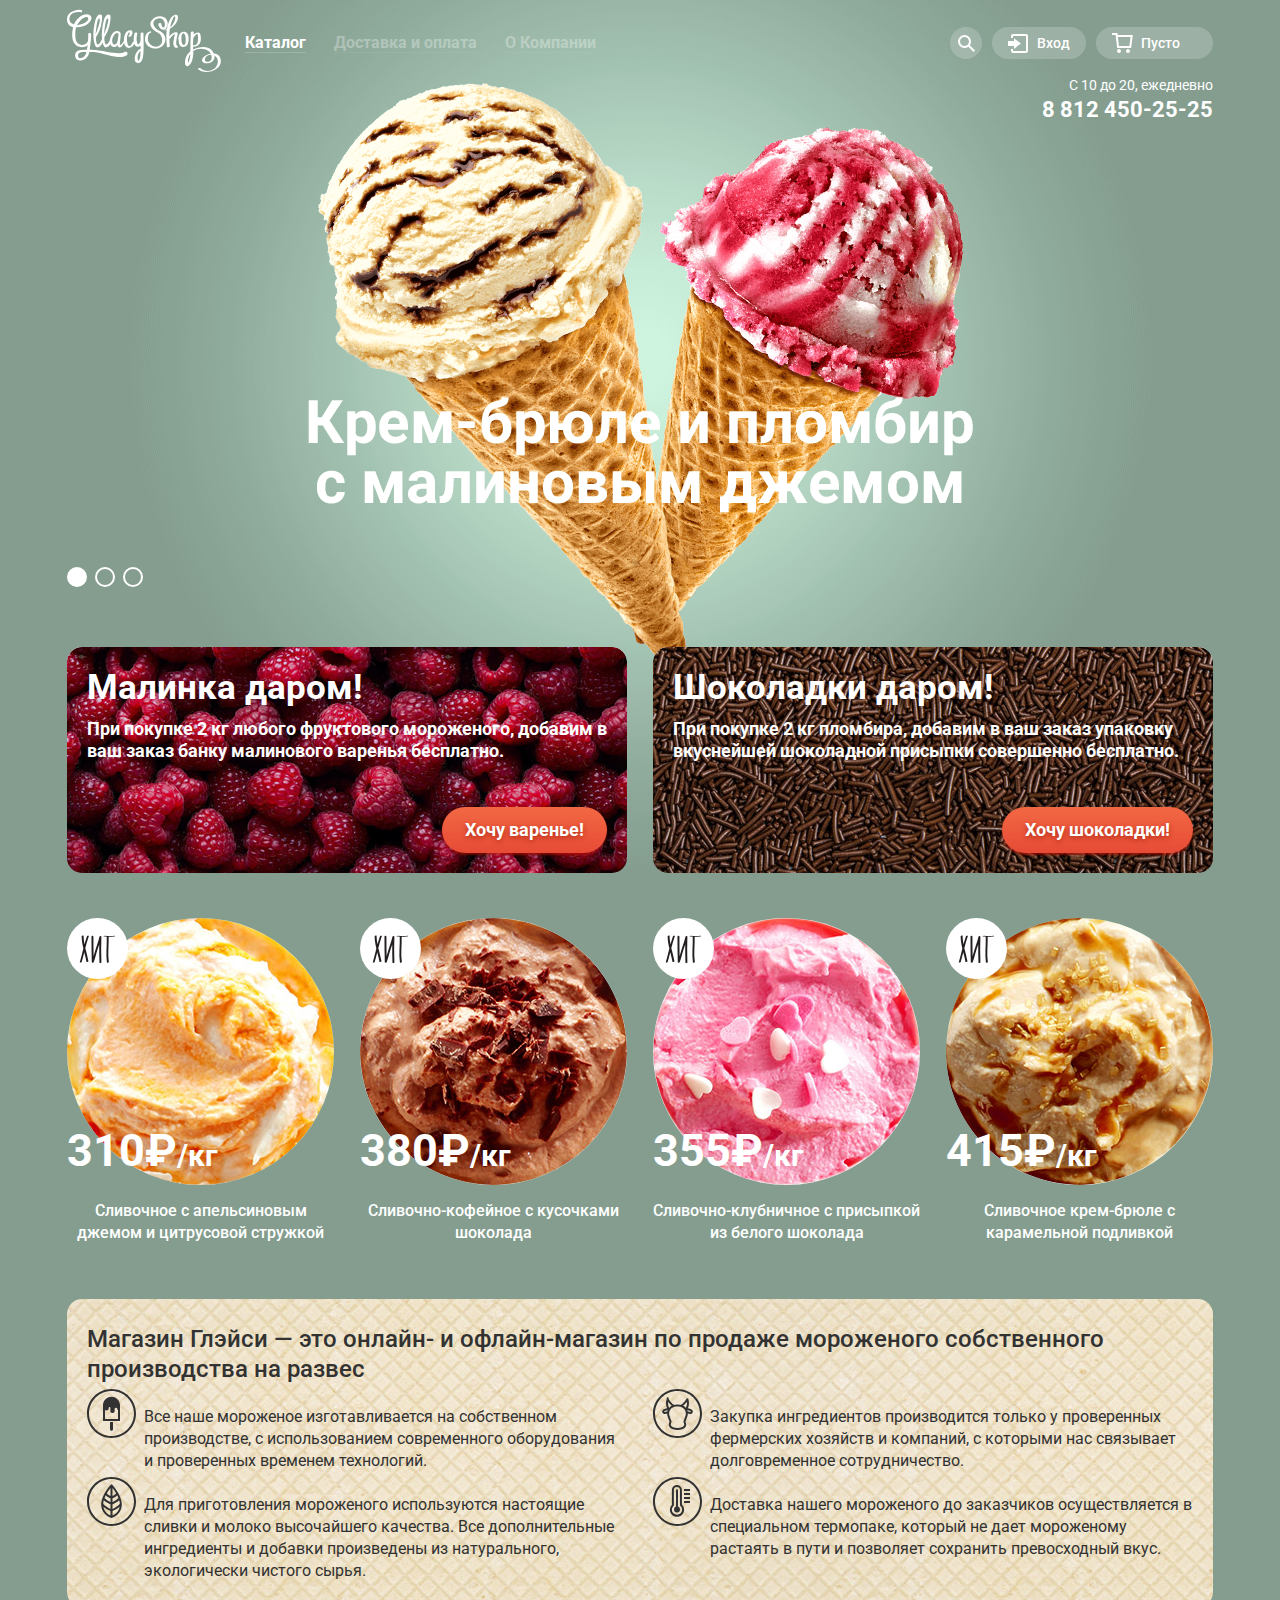
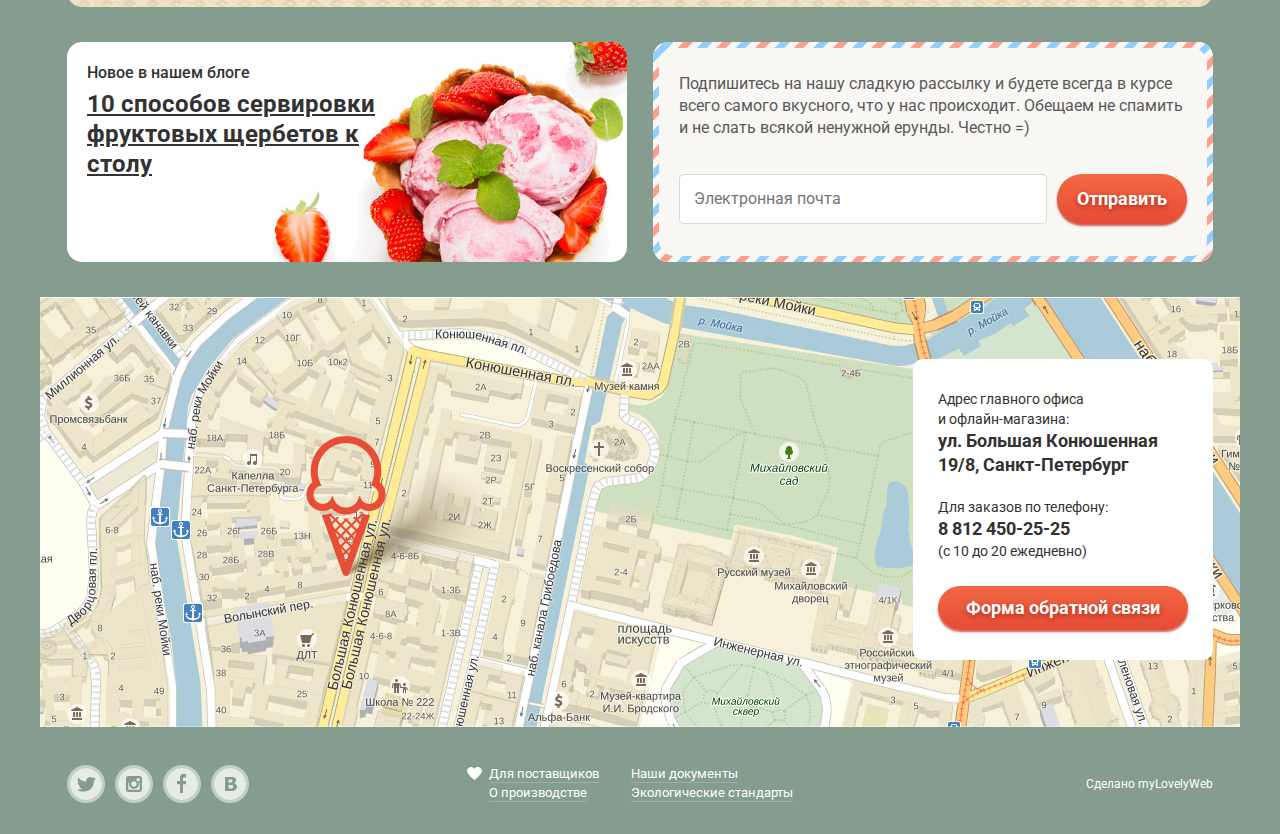
==== index.html @ 84446b5b "first commit" ====
<!doctype html>
<html lang="ru">
<head>
  <meta charset="utf-8">
  <title>Главная страница интернет-магазина мороженого «Глэйси»</title>
  <link href="https://fonts.googleapis.com/css?family=Roboto:400,500,700&amp;subset=cyrillic" rel="stylesheet">
  <link href="css/normalize.css" rel="stylesheet">
  <link href="css/style.min.css" rel="stylesheet">
</head>
<body class="page">
  <div class="page__bg-slide page__bg-slide--1"></div>
  <div class="container">
    <header class="page-header page__header">
      <nav class="nav">
        <p class="page-header__logo">
          <img src="img/logo.svg" width="154" height="64" alt="Логотип «Глэйси»">
        </p>
        <ul class="site-menu page-header__site-menu">
          <li class="site-menu__list-item">
            <a class="site-menu__link" href="#">Каталог</a>
            <ul class="sub-menu site-menu__sub-menu">
              <li class="sub-menu__list-item"><a class="sub-menu__link">Новинки</a></li>
              <li class="sub-menu__list-item"><a class="sub-menu__link" href="catalog.html">Сливочное</a></li>
              <li class="sub-menu__list-item"><a class="sub-menu__link">Щербеты</a></li>
              <li class="sub-menu__list-item"><a class="sub-menu__link">Фруктовый лед</a></li>
              <li class="sub-menu__list-item"><a class="sub-menu__link">Мелорин</a></li>
            </ul>
          </li>
          <li class="site-menu__list-item"><a class="site-menu__link">Доставка и оплата</a></li>
          <li class="site-menu__list-item"><a class="site-menu__link">О Компании</a></li>
        </ul>
        <ul class="user-menu page-header__user-menu">
          <li class="user-menu__list-item">
            <a class="user-menu__link user-menu__link--search" href="#">
              <span class="visually-hidden">Поиск по сайту</span>
              <svg xmlns="http://www.w3.org/2000/svg" xmlns:xlink="http://www.w3.org/1999/xlink" width="17" height="17"><path fill="#FFF" d="M16.958 15.527L11.75 10.32A6.455 6.455 0 0 0 13 6.5 6.5 6.5 0 1 0 6.5 13a6.465 6.465 0 0 0 3.839-1.263l5.205 5.204 1.414-1.414zM6.5 11C4.019 11 2 8.981 2 6.5S4.019 2 6.5 2 11 4.019 11 6.5 8.981 11 6.5 11z"/></svg>
            </a>
            <div class="user-menu__context-window">
              <form class="search-form" action="https://echo.htmlacademy.ru" method="get">
                <input type="search" name="search-query" placeholder="Что ищем?">
              </form>
            </div>
          </li>
          <li class="user-menu__list-item">
            <a class="user-menu__link" href="#">
              <svg xmlns="http://www.w3.org/2000/svg" xmlns:xlink="http://www.w3.org/1999/xlink" width="21" height="19"><path fill="#FFF" d="M6 14.875L12.917 9.5 6 4.125v2.917H-.042v4.917H6z"/><path fill="#FFF" d="M18 0H5C3.9 0 3 .9 3 2v2h2V2h13v15H5v-2H3v2c0 1.1.9 2 2 2h13c1.1 0 2-.9 2-2V2c0-1.1-.9-2-2-2z"/></svg>
              Вход
            </a>
            <div class="user-menu__context-window">
              <form class="login-form" action="https://echo.htmlacademy.ru">
                <input type="email" name="user-email" placeholder="Электронная почта">
                <input type="password" name="user-password" placeholder="Пароль">
                <button class="btn login-form__btn" type="submit">Войти</button>
                <div class="form-wrapper">
                  <a class="login-form__link" href="#">Забыли пароль?</a><br>
                  <a class="login-form__link" href="#">Новая регистрация</a>
                </div>
              </form>
            </div>
          </li>
          <li class="user-menu__list-item">
            <a class="user-menu__link user-menu__link--cart" href="#">
              <svg xmlns="http://www.w3.org/2000/svg" width="21" height="20">
                <path fill="transparent" d="M5.888 4.031L6.922 13h10.45l1.176-8.969z"/>
                <circle fill="#FFF" cx="6.984" cy="18" r="2"/>
                <circle fill="#FFF" cx="15.984" cy="18" r="2"/>
                <path fill="#FFF" d="M5.657 2.031L5.422 0H0v2h3.64l1.5 13h13.988l1.699-12.969H5.657zM17.372 13H6.922L5.888 4.031h12.66L17.372 13z"/>
              </svg>
              Пусто
            </a>
          </li>
        </ul>
      </nav>
      <div class="page-header__contacts">
          <p class="page-header__work-time">С 10 до 20, ежедневно</p>
          <p class="page-header__phone">8 812 450-25-25</p>      
        </div>
      </header>
    <h1 class="visually-hidden">Главная страница интернет-магазина мороженого «Глэйси»</h1>
    <section class="slider">
      <h2 class="visually-hidden">Управление слайдером</h2>
      <ul class="slider__controls">
        <li class="slider__radio">
          <button class="slider__btn slider__btn--active" onclick="changeSlide(event, 'page__bg-slide--1')"><span class="visually-hidden">Отобразить первый слайд</span></button>
        </li>
        <li class="slider__radio">
          <button class="slider__btn" onclick="changeSlide(event, 'page__bg-slide--2')"><span class="visually-hidden">Отобразить второй слайд</span></button>
        </li>
        <li class="slider-radio">
          <button class="slider__btn" onclick="changeSlide(event, 'page__bg-slide--3')"><span class="visually-hidden">Отобразить третий слайд</span></button>
        </li>
    </ul>
    </section>
    <section class="advantages">
      <h2 class="visually-hidden">Особые предложения:</h2>
      <ul class="advantages__list">
        <li>
          <article class="advantage advantage--raspberry">
            <h3>Малинка даром!</h3>
            <p>При покупке 2 кг любого фруктового мороженого, добавим в ваш заказ банку малинового варенья бесплатно.</p>
            <a class="btn advantage__btn" href="#">Хочу варенье!</a>
          </article>
        </li>
        <li>
          <article class="advantage advantage--chocolate">
            <h3>Шоколадки даром!</h3>
            <p>При покупке 2 кг пломбира, добавим в ваш заказ упаковку вкуснейшей шоколадной присыпки совершенно бесплатно.</p>
             <a class="btn advantage__btn" href="#">Хочу шоколадки!</a>
          </article>
        </li>
      </ul>
    </section>
    <section class="hits">
      <h2 class="visually-hidden">Популярные продукты:</h2>
      <ul class="hits__list">
        <li>
          <article class="product-card">
            <h3 class="visually-hidden">Карточка товара</h3>
            <p class="product-card__img-wrapper icon-hit">
              <img src="img/item-1.jpg" alt="Изображение мороженого">
              <b class="product-card__price">310₽<span>/кг</span></b>
            </p>
            <p class="product-card__desc">Сливочное с апельсиновым джемом и цитрусовой стружкой</p>
            <a class="btn product-card__btn" href="#">Быстрый просмотр</a>
          </article>
        </li>
        <li>
          <article class="product-card">
            <h3 class="visually-hidden">Карточка товара</h3>
            <p class="product-card__img-wrapper icon-hit">
              <img src="img/item-2.jpg" alt="Изображение мороженого">
              <b class="product-card__price">380₽<span>/кг</span></b>
            </p>
             <p class="product-card__desc">Сливочно-кофейное с кусочками шоколада</p>
            <a class="btn product-card__btn" href="#">Быстрый просмотр</a>
          </article>
        </li>
        <li>
          <article class="product-card">
            <h3 class="visually-hidden">Карточка товара</h3>
            <p class="product-card__img-wrapper icon-hit">
              <img src="img/item-3.jpg" alt="Изображение мороженого">
              <b class="product-card__price">355₽<span>/кг</span></b>
            </p>
            <p class="product-card__desc">Сливочно-клубничное с присыпкой из белого шоколада</p>
            <a class="btn product-card__btn" href="#">Быстрый просмотр</a>
          </article>
        </li>
        <li>
          <article class="product-card">
            <h3 class="visually-hidden">Карточка товара</h3>
            <p class="product-card__img-wrapper icon-hit">
              <img src="img/item-4.jpg" alt="Изображение мороженого">
              <b class="product-card__price">415₽<span>/кг</span></b>                  
            </p>
            <p class="product-card__desc">Сливочное крем-брюле с карамельной подливкой</p>
            <a class="btn product-card__btn" href="#">Быстрый просмотр</a>
          </article>
        </li>
      </ul>
    </section>
    <section class="about-us page__about-us">
      <h2>Магазин Глэйси — это онлайн- и офлайн-магазин по продаже мороженого собственного производства на развес</h2>
      <ul class="about-us__list">
        <li class="about-us__list-item">
          <p class="about-us__text icon-ice-cream">Все наше мороженое изготавливается на собственном производстве, с использованием современного оборудования и проверенных временем технологий.</p>
        </li>
        <li class="about-us__list-item">
          <p class="about-us__text icon-cow">Закупка ингредиентов производится только у проверенных фермерских хозяйств и компаний, с которыми нас связывает долговременное сотрудничество.</p>
        </li>
        <li class="about-us__list-item">
          <p class="about-us__text icon-eco">Для приготовления мороженого используются настоящие сливки и молоко высочайшего качества. Все дополнительные ингредиенты и добавки произведены из натурального, экологически чистого сырья.</p>
        </li>
        <li class="about-us__list-item">
           <p class="about-us__text icon-thermo">Доставка нашего мороженого до заказчиков осуществляется в специальном термопаке, который не дает мороженому растаять в пути и позволяет сохранить превосходный вкус.</p>
        </li>
      </ul>
    </section>
    <div class="wrapper">
      <article class="blog">
        <h2 class="visually-hidden">Наш блог</h2>
        <p class="blog__new">Новое в нашем блоге</p>
        <a class="blog__heading" href="#">10 способов сервировки фруктовых щербетов к столу</a>
      </article>
      <section class="email-subscribe">
        <h2 class="visually-hidden">Подписка на почтовую рассылку</h2>
        <div class="email-subscribe__wrapper">
          <p>Подпишитесь на нашу сладкую рассылку и будете всегда в курсе всего самого вкусного, что у нас происходит. Обещаем не спамить и не слать всякой ненужной ерунды. Честно =)</p>
          <form class="mail-form" action="https://echo.htmlacademy.ru">
            <input type="email" name="user-email" placeholder="Электронная почта">
            <button class="btn mail-form__btn" type="submit">Отправить</button>
          </form>
        </div>
      </section>
    </div>
  </div>
  <section class="map page__map">
    <h2 class="visually-hidden">Карта проезда</h2>
    <div class="map__wrapper">
      <iframe src="https://www.google.com/maps/embed?pb=!1m18!1m12!1m3!1d1998.6037872533277!2d30.320858716096975!3d59.93871648187614!2m3!1f0!2f0!3f0!3m2!1i1024!2i768!4f13.1!3m3!1m2!1s0x4696310fca145cc1%3A0x42b32648d8238007!2z0JHQvtC70YzRiNCw0Y8g0JrQvtC90Y7RiNC10L3QvdCw0Y8g0YPQuy4sIDE5LzgsINCh0LDQvdC60YIt0J_QtdGC0LXRgNCx0YPRgNCzLCAxOTExODY!5e0!3m2!1sru!2sru!4v1533444720597" width="100%" height="430" style="border:0" allowfullscreen></iframe>
    </div>
    <div class="container">
      <section class="map__contacts">
        <h2 class="visually-hidden">Контакты:</h2>
        <p>
          Адрес главного офиса<br>
          и офлайн-магазина:<br>
          <span>ул. Большая Конюшенная 19/8, Санкт-Петербург</span>
        </p>
        <p>
          Для заказов по телефону:<br>
          <span>8 812 450-25-25</span><br>
          (с 10 до 20 ежедневно)
        </p>
        <a class="btn map__btn btn-feedback" href="#">Форма обратной связи</a>
      </section>
    </div>
  </section>
  <div class="container">
    <footer class="footer page__footer">
      <section class="footer__social social">
        <h2 class="visually-hidden">Ссылки на социальные сети:</h2>
        <ul class="social__list">
          <li class="social__list-item">
            <a class="social__link" href="#">
              <svg xmlns="http://www.w3.org/2000/svg" width="32" height="32"><path fill="#FFF" d="M16 0C7.164 0 0 7.164 0 16c0 8.837 7.164 16 16 16 8.837 0 16-7.163 16-16 0-8.836-7.163-16-16-16zm7.944 12.809c-.251 6.516-3.463 10.832-10.992 10.702h-.486c-.447 0-4.543-.443-5.344-1.823 2.479.19 4.247-.406 5.12-1.136-1.048-.289-2.923-.461-3.251-2.848.384.104.618.221 1.299.113-1.307-.824-2.758-1.519-2.679-3.643.311.317 1.164.518 1.46.457-.768-.233-2.149-3.244-.974-4.781 1.984 1.79 4.075 3.482 7.804 3.643.227-2.214 1.24-3.699 3.168-4.325 1.84-.479 3.255.26 3.901 1.138.737-.224 1.453-.466 2.193-.685-.004.833-.569 1.463-.935 1.709.747.165 1.423-.475 1.423-.475-.184.963-1.094 1.725-1.707 1.954z"/></svg>
              <span class="visually-hidden">Твиттер</span>
            </a>
          </li>
          <li class="social__list-item">
            <a class="social__link" href="#">
              <svg xmlns="http://www.w3.org/2000/svg" width="32" height="32"><g fill="#FFF"><path d="M20.916 16a4.938 4.938 0 1 1-9.877 0c0-.394.051-.773.138-1.14h-.897v6.838h11.396V14.86h-.897c.086.367.137.746.137 1.14z"/><path d="M15.978 18.659c1.466 0 2.659-1.193 2.659-2.659s-1.193-2.659-2.659-2.659c-1.466 0-2.659 1.193-2.659 2.659s1.192 2.659 2.659 2.659zM18.637 10.302h3.039v3.039h-3.039z"/><path d="M16 0C7.164 0 0 7.164 0 16c0 8.837 7.164 16 16 16 8.837 0 16-7.163 16-16 0-8.836-7.163-16-16-16zm7.955 21.698a2.285 2.285 0 0 1-2.279 2.279H10.279A2.285 2.285 0 0 1 8 21.698V10.302a2.286 2.286 0 0 1 2.279-2.279h11.396a2.286 2.286 0 0 1 2.279 2.279v11.396z"/></g></svg>
              <span class="visually-hidden">Инстаграм</span>
            </a>
          </li>
          <li class="social__list-item">
            <a class="social__link" href="#">
              <svg xmlns="http://www.w3.org/2000/svg" width="32" height="32"><path fill="#FFF" d="M16 0C7.164 0 0 7.163 0 16s7.164 16 16 16c8.837 0 16-7.164 16-16S24.837 0 16 0zm4.062 9.455h-3.021v3.444h3.021v3.445h-3.021v8.61H14.02v-8.61H11v-3.445h3.021V9.455c0-1.902 1.353-3.445 3.021-3.445h3.021v3.445z"/></svg>
              <span class="visually-hidden">Фейсбук</span>
            </a></li>
          <li class="social__list-item">
            <a class="social__link" href="#">
              <span class="visually-hidden">Вконтакте</span>
              <svg xmlns="http://www.w3.org/2000/svg" width="32" height="32"><g fill="#FFF"><path d="M16.637 14.495c.402-.019.719-.082.951-.188.326-.145.54-.33.641-.559.101-.229.15-.496.15-.797 0-.232-.058-.465-.174-.697-.116-.232-.322-.405-.617-.517-.264-.1-.592-.155-.984-.165a76.242 76.242 0 0 0-1.652-.014h-.339v2.965h.565c.571 0 1.057-.009 1.459-.028zM18.118 17.084c-.282-.081-.672-.125-1.166-.132a127.97 127.97 0 0 0-1.55-.009h-.79v3.493h.264c1.014 0 1.74-.003 2.18-.009a3.2 3.2 0 0 0 1.212-.245c.377-.157.633-.364.774-.625s.214-.562.214-.9c0-.446-.088-.788-.261-1.03-.17-.241-.464-.423-.877-.543z"/><path d="M16 0C7.164 0 0 7.164 0 16c0 8.837 7.164 16 16 16 8.837 0 16-7.163 16-16 0-8.836-7.163-16-16-16zm6.602 20.531a3.73 3.73 0 0 1-1.124 1.327c-.552.415-1.161.71-1.823.886s-1.501.264-2.519.264h-6.121V8.987h5.443c1.13 0 1.957.038 2.48.113a5.126 5.126 0 0 1 1.561.5c.533.27.929.632 1.189 1.087.26.455.392.975.392 1.558 0 .678-.179 1.278-.536 1.795-.358.518-.863.92-1.517 1.208v.075c.917.182 1.642.559 2.179 1.13.537.571.807 1.325.807 2.261 0 .678-.138 1.283-.411 1.817z"/></g></svg>
            </a></li>
        </ul>
      </section>
      <section class="other-info">
        <h2 class="visually-hidden">Прочие ссылки:</h2>
        <ul class="other-info__list">
          <li class="other-info__list-item"><a class="other-info__link" href="#">Для поставщиков</a></li>
          <li class="other-info__list-item"><a class="other-info__link" href="#">О производстве</a></li>
          <li class="other-info__list-item"><a class="other-info__link" href="#">Наши документы</a></li>          
          <li class="other-info__list-item"><a class="other-info__link" href="#">Экологические стандарты</a></li>
        </ul>
      </section>
      <section class="copyright footer__copyright">
        <h2 class="visually-hidden">Информация о разработчике</h2>
        <p>Сделано myLovelyWeb</p>
      </section>
    </footer>
  </div>
  <section class="modal-feedback modal">
    <h2>Мы обязательно вам ответим!</h2>
    <form class="feedback-form" action="https://echo.htmlacademy.ru" method="post">
      <input type="text" name="user-name" placeholder="Как вас зовут?">
      <input type="email" name="user-email" placeholder="Ваша почта для ответа?">
      <textarea placeholder="Напишите что-нибудь..." name="user-message"></textarea>
      <button class="btn feedback-form__btn" type="submit">Отправить</button>
    </form>
    <button class="modal__close-btn" type="button">
      <svg xmlns="http://www.w3.org/2000/svg" width="18" height="17"><path fill="#231F20" d="M17.454 1.46L16.04.046 9 7.086 1.96.046.546 1.46l7.04 7.04-7.04 7.04 1.414 1.414L9 9.914l7.04 7.04 1.414-1.414-7.04-7.04z"/></svg>
      <span class="visually-hidden">Закрыть окно</span>
    </button>
  </section>
  <div class="overlay"></div>
  <script>
    function changeSlide(evt, slideNumber) {
      var i, slideBtn, slideContent;

      slideBtn = document.querySelectorAll('.slider__btn');
      for (var i = 0; i < slideBtn.length; i++) {
        slideBtn[i].className = slideBtn[i].className.replace('slider__btn--active', '');
      };

      slideContent = document.querySelector('.page__bg-slide');
      slideContent.className = 'page__bg-slide';
      
      slideContent.classList.add(slideNumber);
      evt.currentTarget.classList.add('slider__btn--active');
    }
  </script>
  <script src="js/modalFeedback.min.js"></script>
</body>
</html>
---- css/style.min.css ----
*,*::before,*::after{-webkit-box-sizing:inherit;box-sizing:inherit}html{-webkit-box-sizing:border-box;box-sizing:border-box}.content-box-component{-webkit-box-sizing:content-box;box-sizing:content-box}img{max-width:100%;height:auto}.visually-hidden:not(:focus):not(:active),input[type="checkbox"].visually-hidden,input[type="radio"].visually-hidden{position:absolute;width:1px;height:1px;margin:-1px;padding:0;border:0;white-space:nowrap;-webkit-clip-path:inset(100%);clip-path:inset(100%);clip:rect(0 0 0 0);overflow:hidden}.btn{display:inline-block;vertical-align:top;border:none;font-family:"Roboto",sans-serif;font-weight:700;text-align:center;text-decoration:none;text-shadow:0 2px 5px rgba(160,32,11,.76);color:#fff;background-image:-webkit-gradient(linear,left top,left bottom,from(#f26843),to(#e74b36));background-image:-webkit-linear-gradient(top,#f26843,#e74b36);background-image:-o-linear-gradient(top,#f26843,#e74b36);background-image:linear-gradient(to bottom,#f26843,#e74b36);border-radius:25px;-webkit-box-shadow:0 2px 2px 0 rgba(172,16,0,.64);box-shadow:0 2px 2px 0 rgba(172,16,0,.64);cursor:pointer;outline:none}.btn:hover,.btn:focus{background-image:-webkit-gradient(linear,left top,left bottom,from(#f58669),to(#ec6f5e));background-image:-webkit-linear-gradient(top,#f58669,#ec6f5e);background-image:-o-linear-gradient(top,#f58669,#ec6f5e);background-image:linear-gradient(to bottom,#f58669,#ec6f5e);-webkit-box-shadow:0 2px 2px 0 #ac1000;box-shadow:0 2px 2px 0 #ac1000}.btn:active{background-image:-webkit-gradient(linear,left top,left bottom,from(#d74632),to(#e1613e));background-image:-webkit-linear-gradient(top,#d74632,#e1613e);background-image:-o-linear-gradient(top,#d74632,#e1613e);background-image:linear-gradient(to bottom,#d74632,#e1613e);-webkit-box-shadow:inset 0 2px 2px 0 rgb(148,39,24);box-shadow:inset 0 2px 2px 0 rgb(148,39,24)}.page{position:relative;min-width:1200px}.page__bg-slide{position:absolute;top:0;right:0;bottom:0;left:0;background-repeat:no-repeat;background-position:top center}.page__bg-slide--1{background-color:#849d8f;background-image:url(../img/slide1.png)}.page__bg-slide--2{background-color:#8996a6;background-image:url(../img/slide2.png)}.page__bg-slide--3{background-color:#9d8b84;background-image:url(../img/slide3.png)}.container{position:relative;width:1146px;margin:0 auto}.wrapper{display:-webkit-box;display:-ms-flexbox;display:flex;-webkit-box-pack:justify;-ms-flex-pack:justify;justify-content:space-between}.page__header{display:-webkit-box;display:-ms-flexbox;display:flex;-ms-flex-wrap:wrap;flex-wrap:wrap;padding-top:9px}.page-header__logo{margin:0;margin-right:10px}.nav{display:-webkit-box;display:-ms-flexbox;display:flex;-webkit-box-align:center;-ms-flex-align:center;align-items:center;width:100%}.page-header__site-menu{display:-webkit-box;display:-ms-flexbox;display:flex;position:relative;margin:0;padding:0;list-style:none}.site-menu__list-item{display:block;position:relative}.site-menu__link{display:block;position:relative;padding:7px 14px;font-size:16px;line-height:18px;font-family:"Roboto",sans-serif;font-weight:700;text-decoration:none;color:#fff;outline:none}.site-menu__link:not([href]):not(.site-menu__link--current){opacity:.3;pointer-events:none}.site-menu__link:not(:hover):not(:active):not(.site-menu__link--current)::before{position:absolute;content:"";bottom:6px;right:14px;left:14px;height:1px;background-color:rgba(255,255,255,.2)}.site-menu__link:hover,.site-menu__link:focus{color:#333;background-color:#f7f6f3;border-radius:20px}.site-menu__link:active{color:#333;-webkit-box-shadow:inset 0 2px 1px 0 #696969;box-shadow:inset 0 2px 1px 0 #696969}.site-menu__link--current{color:#fff;background-color:#d07058;border-radius:20px}.site-menu__sub-menu{display:none;position:absolute;left:-6px;z-index:2;width:143px;margin:0;padding:0;padding-top:5px;border-radius:5px;-webkit-box-shadow:0 20px 20px 0 rgba(0,0,0,.4);box-shadow:0 20px 20px 0 rgba(0,0,0,.4);list-style:none}.site-menu__list-item:hover .site-menu__sub-menu,.site-menu__list-item:focus .site-menu__sub-menu{display:block}.sub-menu__list-item{position:relative}.sub-menu__list-item:first-child .sub-menu__link{font-weight:700;border-top-right-radius:5px;border-top-left-radius:5px}.sub-menu__list-item:first-child::after{position:absolute;content:"";right:9px;bottom:0;left:6px;z-index:3;height:1px;background-color:rgba(53,53,53,.2)}.sub-menu__list-item:last-child .sub-menu__link{border-bottom-right-radius:5px;border-bottom-left-radius:5px}.sub-menu__link{display:block;padding:9px 20px;font-size:14px;line-height:16px;font-family:"Roboto",sans-serif;font-weight:400;text-decoration:none;color:#323232;background-color:#f8f7f4;outline:none}.sub-menu__link:not([href]){opacity:.3;pointer-events:none}.sub-menu__link:not(.sub-menu__link--current):hover,.sub-menu__link:not(.sub-menu__link--current):focus{background-color:#fbded7}.sub-menu__link:not(.sub-menu__link--current):active{background-color:#f6b5a5}.sub-menu__link--current{color:#fff;background-color:#d07058;pointer-events:none}.page-header__user-menu{display:-webkit-box;display:-ms-flexbox;display:flex;margin:0;margin-left:auto;padding:0;list-style:none}.user-menu__list-item{position:relative}.user-menu__list-item:not(:first-child){margin-left:10px}.user-menu__list-item:hover .user-menu__context-window{display:block}.user-menu__link{display:-webkit-box;display:-ms-flexbox;display:flex;-webkit-box-align:center;-ms-flex-align:center;align-items:center;min-height:32px;padding:6px 16px;font-size:14px;line-height:16px;font-family:"Roboto",sans-serif;font-weight:500;text-decoration:none;color:#fff;background-color:rgba(255,255,255,.2);border-radius:20px;outline:none}.user-menu__link--search{-webkit-box-pack:center;-ms-flex-pack:center;justify-content:center;width:32px;height:32px;padding:0;border-radius:50%}.user-menu__link:not(.user-menu__link--search) svg{margin-right:8px}.user-menu__link--cart{min-width:117px}.user-menu__link--active{color:#000;background-color:#f8f7f4}.user-menu__link--active path,.user-menu__link--active circle{fill:#000}.user-menu__link--active path:first-child{fill:#e84d37}.user-menu__link:hover,.user-menu__link:focus{color:#000;background-color:#f8f7f4}.user-menu__link:hover path,.user-menu__link:focus path,.user-menu__link:hover circle,.user-menu__link:focus circle{fill:#000}.user-menu__link--cart:hover path:first-child,.user-menu__link--cart:focus path:first-child{fill:#e84d37}.user-menu__context-window{display:none;position:absolute;right:0;z-index:2;padding-top:5px;background-color:transparent}.search-form,.login-form,.cart-table-wrapper{display:-webkit-box;display:-ms-flexbox;display:flex;-ms-flex-wrap:wrap;flex-wrap:wrap;-webkit-box-pack:justify;-ms-flex-pack:justify;justify-content:space-between;background-color:#f8f7f4;-webkit-box-shadow:0 20px 20px 0 rgba(0,0,0,.4);box-shadow:0 20px 20px 0 rgba(0,0,0,.4);border-radius:5px}.search-form{padding:20px 15px}.login-form{width:277px;padding:20px 20px}.search-form input,.login-form input{padding:9px 15px;border:1px solid #d3d3d2;font-size:14px;line-height:24px;font-family:"Roboto",sans-serif;font-weight:400;color:#000;background-color:#fff;border-radius:5px;outline:none}.search-form input:hover,.login-form input:hover{border:1px solid rgba(154,154,154,.52)}.search-form input:focus,.login-form input:focus{border:1px solid rgba(46,136,228,.52)}.search-form input{width:310px}.login-form input{width:240px}.search-form input::-webkit-input-placeholder{color:#999}.search-form input:-ms-input-placeholder{color:#999}.search-form input::-ms-input-placeholder{color:#999}.search-form input::placeholder{color:#999}.login-form input:not(:first-child){margin-top:20px;margin-bottom:20px}.login-form__btn{padding:10px 25px;font-size:18px;line-height:24px}.login-form__link{font-size:13px;line-height:24px;font-family:"Roboto",sans-serif;font-weight:400;color:#323232}.page-header__contacts{margin-left:auto}.page-header__work-time{margin:0;margin-bottom:5px;font-size:14px;line-height:16px;font-family:"Roboto",sans-serif;font-weight:400;text-align:right;color:#fff}.page-header__phone{margin:0;font-size:22px;line-height:24px;font-family:"Roboto",sans-serif;font-weight:700;text-align:right;color:#fff}.slider{position:relative;padding-top:485px;text-align:center;color:#fff}.slider__controls{display:-webkit-box;display:-ms-flexbox;display:flex;position:absolute;bottom:20px;left:0;z-index:20;margin:0;padding:0;font-size:0}.slider__radio{margin-right:8px}.slider__btn{width:20px;height:20px;background-color:transparent;border:2px solid #fff;border-radius:50%;cursor:pointer}.slider__btn--active{background-color:#fff}.advantages__list{display:-webkit-box;display:-ms-flexbox;display:flex;-webkit-box-pack:justify;-ms-flex-pack:justify;justify-content:space-between;margin:0;margin-top:40px;margin-bottom:40px;padding:0;list-style:none}.advantage{display:-webkit-box;display:-ms-flexbox;display:flex;-ms-flex-wrap:wrap;flex-wrap:wrap;width:560px;padding:20px;border-radius:15px}.advantage--raspberry{background-color:#601a27;background-image:url(../img/advantage--raspberry.jpg)}.advantage--chocolate{background-color:#4f372c;background-image:url(../img/advantage--chocolate.jpg)}.advantage h3{margin:0;margin-bottom:10px;font-size:35px;line-height:41px;font-family:"Roboto",sans-serif;font-weight:700;color:#fff}.advantage p{margin:0;font-family:"Roboto",sans-serif;font-weight:700;font-size:18px;line-height:22px;color:#fff}.advantage__btn{margin-top:45px;margin-left:auto;padding:11px 23px;font-size:18px;line-height:24px}.hits__list{display:-webkit-box;display:-ms-flexbox;display:flex;-webkit-box-pack:justify;-ms-flex-pack:justify;justify-content:space-between;margin:0;margin-bottom:35px;padding:0;list-style:none}.hits__list li{position:relative;width:267px}.product-card{width:267px;padding-top:5px;padding-bottom:20px;z-index:2;text-align:center;border-radius:3px}.product-card:hover{position:absolute;left:-13px;width:293px;padding:0 13px;padding-top:5px;padding-bottom:20px;background-color:rgba(248,247,244,.2);-webkit-box-shadow:0 20px 20px 0 rgba(0,0,0,.4);box-shadow:0 20px 20px 0 rgba(0,0,0,.4)}.product-card__img-wrapper{position:relative;margin:0;margin-bottom:10px}.product-card img{border-radius:50%}.product-card__price{position:absolute;bottom:12px;left:0;font-size:45px;line-height:45px;font-family:"Roboto",sans-serif;font-weight:700;color:#fff}.product-card__price span{font-size:30px}.product-card__desc{margin:0;font-size:16px;line-height:22px;font-family:"Roboto",sans-serif;font-weight:500;text-align:center;color:#fff}.icon-hit{position:relative}.icon-hit::before{position:absolute;content:url(../img/icon-hit.svg);top:0;left:0}.product-card:hover .product-card__btn{display:block}.product-card__btn{display:none;margin-top:17px;padding:10px 15px;font-size:18px;line-height:24px;font-family:"Roboto",sans-serif;font-weight:700;text-align:center}.page__about-us{margin-bottom:35px}.about-us{width:100%;padding:20px;padding-top:25px;background-color:#eee1c6;background-image:url(../img/pattern.jpg);border-radius:15px}.about-us h2{margin:0;margin-bottom:5px;font-size:24px;line-height:30px;font-family:"Roboto",sans-serif;font-weight:500;color:#323232}.about-us__list{display:-webkit-box;display:-ms-flexbox;display:flex;-ms-flex-wrap:wrap;flex-wrap:wrap;-webkit-box-pack:justify;-ms-flex-pack:justify;justify-content:space-between;margin:0;padding:0;list-style:none}.about-us__text{margin:0;margin-bottom:5px;width:540px;padding-top:17px;padding-left:57px;font-size:16px;line-height:22px;font-family:"Roboto",sans-serif;font-weight:400;color:#323232}.icon-ice-cream{position:relative}.icon-ice-cream::before{position:absolute;top:0;left:0;content:url(../img/icon-ice-cream.svg)}.icon-cow{position:relative}.icon-cow::before{position:absolute;top:0;left:0;content:url(../img/icon-cow.svg)}.icon-eco{position:relative}.icon-eco::before{position:absolute;top:0;left:0;content:url(../img/icon-eco.svg)}.icon-thermo{position:relative}.icon-thermo::before{position:absolute;top:0;left:0;content:url(../img/icon-thermo.svg)}.blog{width:560px;height:220px;padding:20px;padding-right:250px;background-color:#fff;border-radius:15px;background-image:url(../img/blog-bg.jpg)}.blog__new{margin:0;margin-bottom:5px;font-size:16px;line-height:22px;font-family:"Roboto",sans-serif;font-weight:500;color:#323232}.blog__heading{font-size:24px;line-height:30px;font-family:"Roboto",sans-serif;font-weight:700;color:#323232}.email-subscribe{width:560px;padding:6px;background-image:url(../img/email-subscribe-bg.svg);background-repeat:no-repeat}.email-subscribe__wrapper{height:100%;padding-top:25px;padding-right:20px;padding-left:20px;background-color:#f8f7f4;border-radius:15px}.email-subscribe p{margin:0;margin-bottom:35px;font-size:16px;line-height:22px;font-family:"Roboto",sans-serif;font-weight:400;color:#5a5a5a}.mail-form{display:-webkit-box;display:-ms-flexbox;display:flex;-webkit-box-pack:justify;-ms-flex-pack:justify;justify-content:space-between}.mail-form input{width:368px;padding:12px 14px;border:1px solid rgba(178,178,178,.52);border-radius:5px;font-size:16px;line-height:24px;font-family:"Roboto",sans-serif;font-weight:400;color:#000;outline:none}.mail-form input:hover{border:1px solid rgba(154,154,154,.52)}.mail-form input:focus{border:1px solid rgba(46,136,228,.52)}.mail-form__btn{padding:10px 20px;font-size:18px;line-height:24px;text-align:center;color:#fefefe}.page__map{position:relative;height:430px;margin-top:35px;padding-top:62px;background-image:url(../img/map.jpg);background-repeat:no-repeat;background-position:top center}.map__wrapper{position:absolute;top:0;width:100%;height:100%;z-index:1}.map .container{display:-webkit-box;display:-ms-flexbox;display:flex;-webkit-box-orient:horizontal;-webkit-box-direction:reverse;-ms-flex-direction:row-reverse;flex-direction:row-reverse}.map__contacts{width:300px;margin-left:auto;padding-top:30px;padding-right:25px;padding-bottom:30px;padding-left:25px;z-index:2;background-color:#fff;border-radius:10px}.map p{margin:0;font-size:14px;line-height:20px;font-family:"Roboto",sans-serif;font-weight:400;color:#323232}.map p:first-of-type{margin-bottom:20px}.map span{font-size:18px;line-height:24px;font-family:"Roboto",sans-serif;font-weight:700;color:#323232}.map__btn{width:100%;margin-top:25px;padding:10px 10px;font-size:18px;line-height:24px;font-family:"Roboto",sans-serif;font-weight:700}.page__footer{display:-webkit-box;display:-ms-flexbox;display:flex;-webkit-box-align:center;-ms-flex-align:center;align-items:center;padding-top:37px;padding-bottom:30px}.social{display:-webkit-box;display:-ms-flexbox;display:flex;width:267px}.footer__social{margin-right:155px}.social__list{display:-webkit-box;display:-ms-flexbox;display:flex;margin:0;padding:0;list-style:none}.social__list-item:not(:last-child){margin-right:10px}.social__link{display:-webkit-box;display:-ms-flexbox;display:flex;border:3px solid rgba(255,255,255,.5);border-radius:50%;outline:none}.social__link svg{opacity:.8}.social__link:hover,.social__link:focus{border-color:rgba(255,255,255,.7)}.social__link:hover svg,.social__link:focus svg{opacity:1}.social__link:active{border-color:rgba(255,255,255,.7)}.social__link:active path{fill:#e9e9e9}.other-info__list{display:-webkit-box;display:-ms-flexbox;display:flex;-webkit-box-orient:vertical;-webkit-box-direction:normal;-ms-flex-direction:column;flex-direction:column;-ms-flex-wrap:wrap;flex-wrap:wrap;width:335px;height:40px;margin:0 auto;padding:0;list-style:none}.other-info__link{display:inline-block;position:relative;font-size:13px;line-height:18px;font-family:"Roboto",sans-serif;font-weight:400;text-decoration:none;color:#fff}.other-info__link::after{position:absolute;content:"";bottom:0;right:0;left:0;height:1px;background-color:rgba(255,255,255,.2)}.other-info__link:hover{color:#ffbc9e}.other-info__link:hover::after{background-color:rgba(249,172,159,.3)}.other-info__link:active{color:#ffbc9e}.other-info__link:active::after{background-color:rgba(249,172,159,.3)}.other-info__list-item:first-child .other-info__link::before{position:absolute;content:url(../img/icon-heart.svg);bottom:-2px;left:-22px}.footer__copyright{margin-left:auto}.copyright p{margin:0;font-size:12px;line-height:18px;font-family:"Roboto",sans-serif;font-weight:400;color:#fefefe}.modal-feedback{position:fixed;top:50%;left:50%;-webkit-transform:translate(-50%,-50%);-ms-transform:translate(-50%,-50%);transform:translate(-50%,-50%);width:477px;padding-top:18px;padding-right:25px;padding-bottom:25px;padding-left:25px;background-color:#f8f7f4;border-radius:15px}.modal-feedback h2{margin:0;margin-bottom:20px;font-size:24px;line-height:28px;font-family:"Roboto",sans-serif;font-weight:500;color:#323232}.feedback-form input,.feedback-form textarea{display:block;padding:9px 15px;border:1px solid rgba(178,178,178,.52);font-size:16px;line-height:24px;font-family:"Roboto",sans-serif;font-weight:400;color:#323232;background-color:#fff;border-radius:5px}.feedback-form input::-webkit-input-placeholder,.feedback-form textarea::-webkit-input-placeholder{color:#999}.feedback-form input:-ms-input-placeholder,.feedback-form textarea:-ms-input-placeholder{color:#999}.feedback-form input::-ms-input-placeholder,.feedback-form textarea::-ms-input-placeholder{color:#999}.feedback-form input::placeholder,.feedback-form textarea::placeholder{color:#999}.feedback-form input:hover,.feedback-form textarea:hover{border-color:rgba(154,154,154,.52)}.feedback-form input:active,.feedback-form textarea:active{border-color:rgba(46,136,228,.52)}.feedback-form input{width:267px;margin-bottom:20px}.feedback-form textarea{width:100%;height:155px}.feedback-form__btn{display:block;margin-top:25px;margin-left:auto;padding:10px 25px;font-size:18px;line-height:24px}.modal{display:none;z-index:4}.modal--show{display:block}.modal__close-btn{position:absolute;top:15px;right:15px;padding:0;border:none;background-color:transparent;cursor:pointer}.overlay{display:none;position:absolute;top:0;left:0;width:100%;height:100%;z-index:3;background-color:rgba(0,0,0,.3)}.overlay--show{display:block}.cart-table-wrapper{width:540px;padding-right:15px;padding-bottom:20px;padding-left:15px}.cart-table{border-spacing:0 20px}.cart-table td{padding:0;font-size:13px;line-height:16px;font-family:"Roboto",sans-serif;font-weight:400;color:#323232}.cart-table tbody tr:last-child::before{position:absolute;content:"";right:15px;left:15px;height:1px;background-color:#cacac7}.cart-table__img{margin-right:15px;border-radius:50%}.cart-table__product-name{width:217px;margin:0;margin-right:30px}.cart-table__btn{margin-right:15px;padding:0;border:0;background-color:transparent;cursor:pointer}.cart-table__formula{margin:0;margin-right:25px}.cart-table__sum{min-width:50px;margin:0}.cart-table__total{margin:0;margin-top:15px;font-weight:700;text-align:right}.cart-table__formula span{color:#999}.cart-table-wrapper__btn{margin-left:auto;padding:10px 15px;font-size:18px;line-height:24px}.breadcrumbs{display:-webkit-box;display:-ms-flexbox;display:flex;margin:0;padding:0;list-style:none}.breadcrumbs li{position:relative;margin-bottom:5px;padding-right:20px;font-size:14px;line-height:16px;font-family:"Roboto",sans-serif;font-weight:400;color:#fff}.breadcrumbs li:after{position:absolute;content:"»";top:50%;right:10px;-webkit-transform:translate(50%,-50%);-ms-transform:translate(50%,-50%);transform:translate(50%,-50%);color:#fff}.breadcrumbs li:last-child::after{display:none}.breadcrumbs a{position:relative;text-decoration:none;color:#fff}.breadcrumbs a::after{position:absolute;content:"";right:0;bottom:0;left:0;width:100%;height:1px;background-color:rgba(255,255,255,.2)}.page__title{margin:0;margin-bottom:25px;font-size:35px;line-height:41px;font-family:"Roboto",sans-serif;font-weight:700;color:#fff}.catalog{padding-bottom:30px;border-bottom:1px solid rgba(255,255,255,.3)}.catalog__filter{margin-bottom:40px}.filter-form{display:-webkit-box;display:-ms-flexbox;display:flex;-webkit-box-align:center;-ms-flex-align:center;align-items:center;-ms-flex-wrap:wrap;flex-wrap:wrap}.filter-form fieldset{margin:0;margin-right:15px;padding:0;border:none}.filter-form fieldset:nth-child(-n+3){margin-bottom:15px}.filter-form legend{margin-bottom:5px;padding-left:15px;font-size:14px;line-height:16px;font-family:"Roboto",sans-serif;font-weight:500;color:#fff}.filter-form select{width:195px;padding:8px 10px;border:none;font-size:16px;line-height:18px;font-family:"Roboto",sans-serif;font-weight:500;color:#fff;background-color:rgba(255,255,255,.2);border-radius:20px;cursor:pointer;outline:none}.filter-form select:hover,.filter-form select:focus{color:#323232}.filter-form option{font-size:14px;line-height:16px;font-family:"Roboto",sans-serif;font-weight:400;color:#323232;background-color:#fff}.filter-range{width:220px;height:36px;padding-top:16px;padding-left:22px;background-color:rgba(255,255,255,.2);border-radius:20px}.filter-range__scale{position:relative;width:176px;height:3px;background-color:rgba(248,247,244,.5)}.filter-range__bar{position:absolute;height:3px;right:53px;left:22px;background-color:rgba(248,247,244,.5)}.filter-range__toggle{cursor:pointer}.filter-range__toggle::before,.filter-range__toggle::after{position:absolute;content:url(../img/filter-button.svg);top:-8px;cursor:pointer}.filter-range__toggle::before{left:0;-webkit-transform:translateX(-50%);-ms-transform:translateX(-50%);transform:translateX(-50%)}.filter-range__toggle::after{right:0;-webkit-transform:translateX(50%);-ms-transform:translateX(50%);transform:translateX(50%)}.filter-form__wrapper{display:-webkit-box;display:-ms-flexbox;display:flex;-webkit-box-align:center;-ms-flex-align:center;align-items:center;height:36px;padding:7px 15px;background-color:rgba(255,255,255,.2);border-radius:20px}.radio,.checkbox{position:relative;margin-right:20px;padding-left:32px;font-size:16px;line-height:18px;font-family:"Roboto",sans-serif;font-weight:500;color:#fff;cursor:pointer}.radio:last-child,.checkbox:last-child{margin-right:0}.radio::before{position:absolute;content:url(../img/radio-off.svg);top:-2px;left:0;opacity:.8}.checkbox::before{position:absolute;content:url(../img/checkbox-off.svg);left:0;opacity:.8}.radio:hover::before,.checkbox:hover::before{opacity:1}input[type="radio"]:checked + .radio::before{content:url(../img/radio-on.svg)}input[type="checkbox"]:checked + .checkbox::before{content:url(../img/checkbox-on.svg)}input[type="radio"]:disabled + .radio::before,input[type="checkbox"]:disabled + .checkbox::before{opacity:.4}.filter-form__btn{-ms-flex-item-align:end;align-self:flex-end;padding:7px 27px;border:2px solid #fff;font-size:16px;line-height:18px;font-family:"Roboto",sans-serif;font-weight:500;color:#fff;background-color:rgba(251,252,251,.2);border-radius:20px;cursor:pointer;outline:none}.filter-form__btn:hover{color:#323232;background-color:#fff}.filter-form__btn:active{color:#323232;background-color:#eaeaea;-webkit-box-shadow:inset 0 2px 1px 0 #696969;box-shadow:inset 0 2px 1px 0 #696969}.catalog-products{display:-webkit-box;display:-ms-flexbox;display:flex;-ms-flex-wrap:wrap;flex-wrap:wrap}.products__list{display:-webkit-box;display:-ms-flexbox;display:flex;-ms-flex-wrap:wrap;flex-wrap:wrap;-webkit-box-pack:justify;-ms-flex-pack:justify;justify-content:space-between;margin:0;padding:0;list-style:none}.products__list li{position:relative;width:267px;margin-bottom:10px}.page__pagination{display:-webkit-box;display:-ms-flexbox;display:flex;margin:0;margin-top:50px;margin-left:auto;padding:0;list-style:none}.pagination li{margin-right:2px}.pagination li:first-child{margin-right:15px}.pagination li:last-child{margin-right:0;margin-left:15px}.pagination__link{display:block;width:27px;height:27px;padding:5px 0;font-size:16px;line-height:18px;font-family:"Roboto",sans-serif;font-weight:500;text-align:center;text-decoration:none;color:#fff;border-radius:50%}.pagination__link--prev,.pagination__link--next{width:auto;height:auto;opacity:.2}.pagination__link--prev:hover,.pagination__link--next:hover{opacity:1}.pagination__link--current{color:#353535;background-color:#fff;cursor:default}.pagination__link:hover:not(.pagination__link--current):not(.pagination__link--prev):not(.pagination__link--next){color:#fff;background-color:rgb(255,255,255,.2)}.pagination__link:active{color:#353535;background-color:#fff}
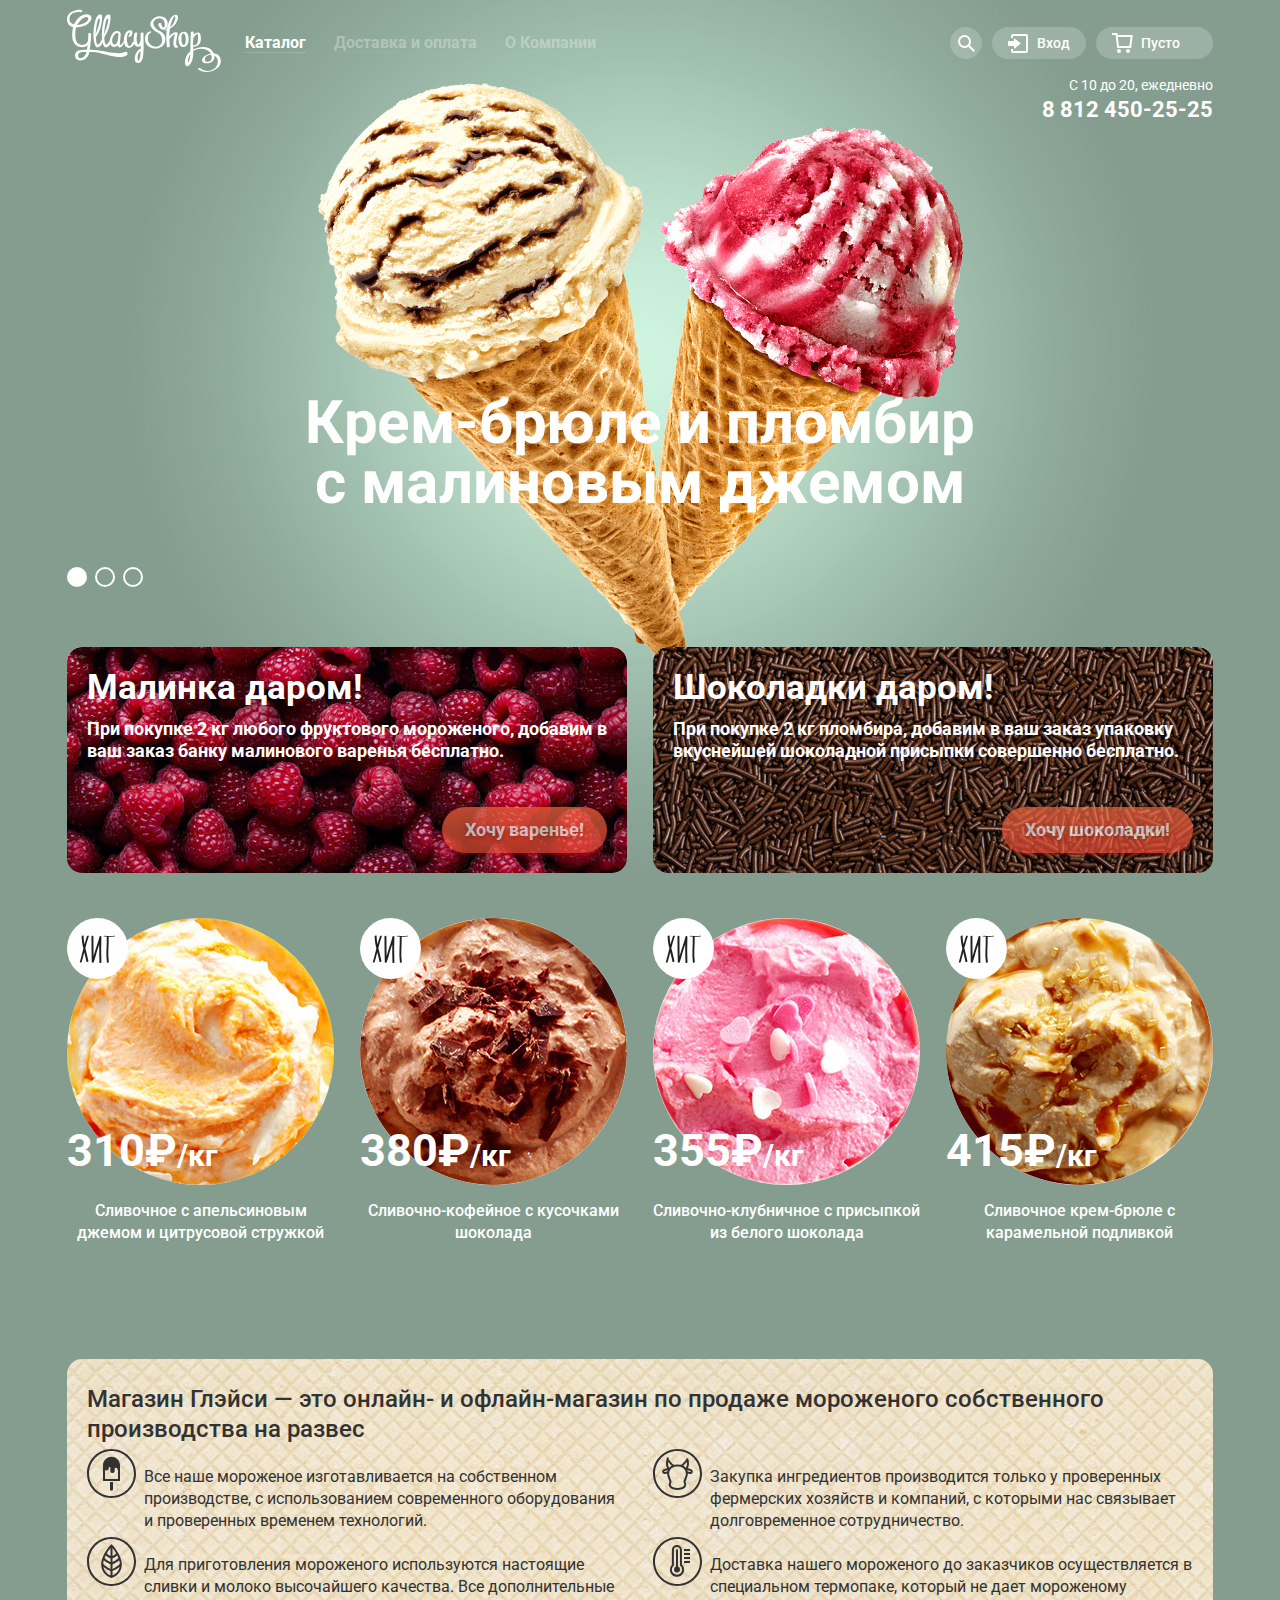
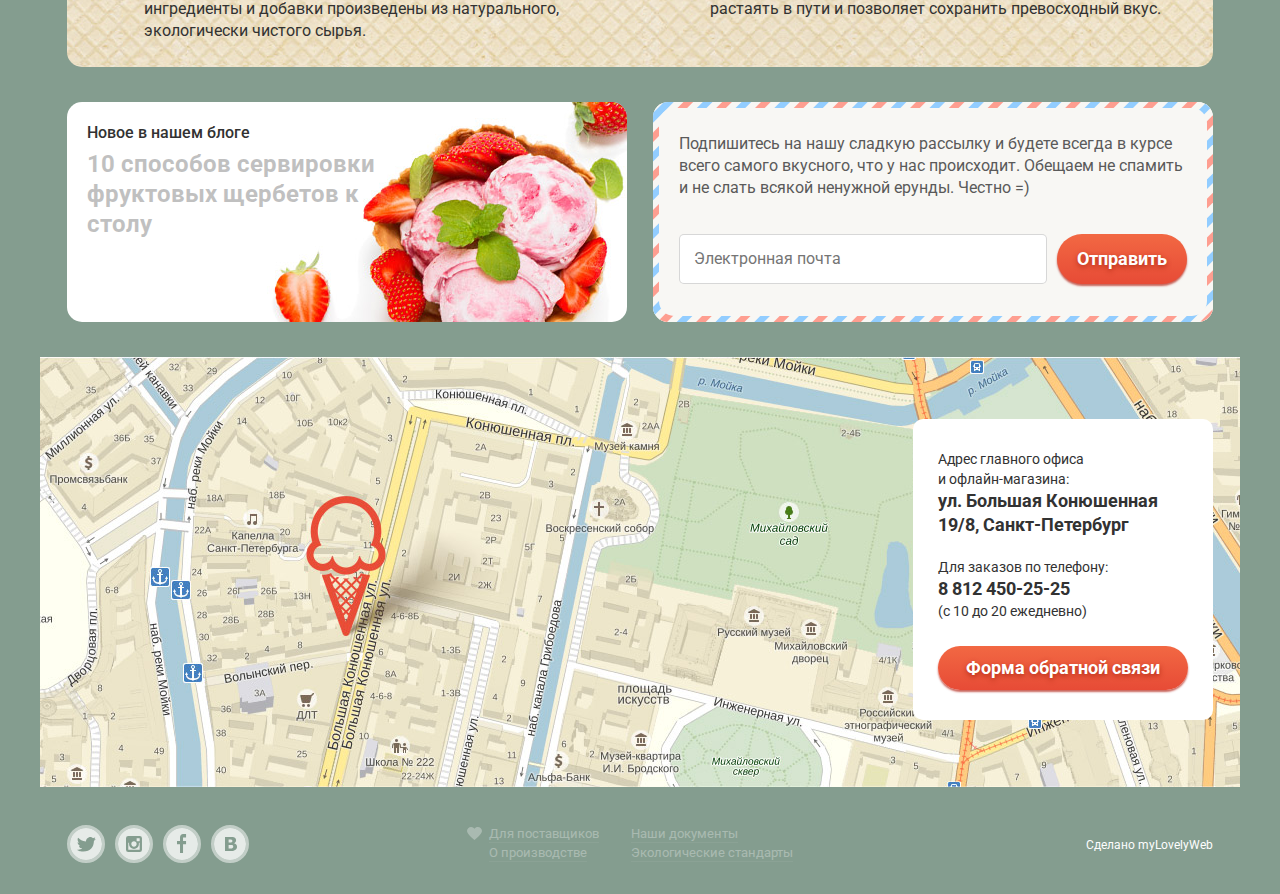
==== commit 6e2ff443: "added disabled style for elements" ====
--- a/index.html
+++ b/index.html
@@ -1,295 +1,294 @@
-<!doctype html>
-<html lang="ru">
-<head>
-  <meta charset="utf-8">
-  <title>Главная страница интернет-магазина мороженого «Глэйси»</title>
-  <link href="https://fonts.googleapis.com/css?family=Roboto:400,500,700&amp;subset=cyrillic" rel="stylesheet">
-  <link href="css/normalize.css" rel="stylesheet">
-  <link href="css/style.min.css" rel="stylesheet">
-</head>
-<body class="page">
-  <div class="page__bg-slide page__bg-slide--1"></div>
-  <div class="container">
-    <header class="page-header page__header">
-      <nav class="nav">
-        <p class="page-header__logo">
-          <img src="img/logo.svg" width="154" height="64" alt="Логотип «Глэйси»">
-        </p>
-        <ul class="site-menu page-header__site-menu">
-          <li class="site-menu__list-item">
-            <a class="site-menu__link" href="#">Каталог</a>
-            <ul class="sub-menu site-menu__sub-menu">
-              <li class="sub-menu__list-item"><a class="sub-menu__link">Новинки</a></li>
-              <li class="sub-menu__list-item"><a class="sub-menu__link" href="catalog.html">Сливочное</a></li>
-              <li class="sub-menu__list-item"><a class="sub-menu__link">Щербеты</a></li>
-              <li class="sub-menu__list-item"><a class="sub-menu__link">Фруктовый лед</a></li>
-              <li class="sub-menu__list-item"><a class="sub-menu__link">Мелорин</a></li>
-            </ul>
-          </li>
-          <li class="site-menu__list-item"><a class="site-menu__link">Доставка и оплата</a></li>
-          <li class="site-menu__list-item"><a class="site-menu__link">О Компании</a></li>
-        </ul>
-        <ul class="user-menu page-header__user-menu">
-          <li class="user-menu__list-item">
-            <a class="user-menu__link user-menu__link--search" href="#">
-              <span class="visually-hidden">Поиск по сайту</span>
-              <svg xmlns="http://www.w3.org/2000/svg" xmlns:xlink="http://www.w3.org/1999/xlink" width="17" height="17"><path fill="#FFF" d="M16.958 15.527L11.75 10.32A6.455 6.455 0 0 0 13 6.5 6.5 6.5 0 1 0 6.5 13a6.465 6.465 0 0 0 3.839-1.263l5.205 5.204 1.414-1.414zM6.5 11C4.019 11 2 8.981 2 6.5S4.019 2 6.5 2 11 4.019 11 6.5 8.981 11 6.5 11z"/></svg>
-            </a>
-            <div class="user-menu__context-window">
-              <form class="search-form" action="https://echo.htmlacademy.ru" method="get">
-                <input type="search" name="search-query" placeholder="Что ищем?">
-              </form>
-            </div>
-          </li>
-          <li class="user-menu__list-item">
-            <a class="user-menu__link" href="#">
-              <svg xmlns="http://www.w3.org/2000/svg" xmlns:xlink="http://www.w3.org/1999/xlink" width="21" height="19"><path fill="#FFF" d="M6 14.875L12.917 9.5 6 4.125v2.917H-.042v4.917H6z"/><path fill="#FFF" d="M18 0H5C3.9 0 3 .9 3 2v2h2V2h13v15H5v-2H3v2c0 1.1.9 2 2 2h13c1.1 0 2-.9 2-2V2c0-1.1-.9-2-2-2z"/></svg>
-              Вход
-            </a>
-            <div class="user-menu__context-window">
-              <form class="login-form" action="https://echo.htmlacademy.ru">
-                <input type="email" name="user-email" placeholder="Электронная почта">
-                <input type="password" name="user-password" placeholder="Пароль">
-                <button class="btn login-form__btn" type="submit">Войти</button>
-                <div class="form-wrapper">
-                  <a class="login-form__link" href="#">Забыли пароль?</a><br>
-                  <a class="login-form__link" href="#">Новая регистрация</a>
-                </div>
-              </form>
-            </div>
-          </li>
-          <li class="user-menu__list-item">
-            <a class="user-menu__link user-menu__link--cart" href="#">
-              <svg xmlns="http://www.w3.org/2000/svg" width="21" height="20">
-                <path fill="transparent" d="M5.888 4.031L6.922 13h10.45l1.176-8.969z"/>
-                <circle fill="#FFF" cx="6.984" cy="18" r="2"/>
-                <circle fill="#FFF" cx="15.984" cy="18" r="2"/>
-                <path fill="#FFF" d="M5.657 2.031L5.422 0H0v2h3.64l1.5 13h13.988l1.699-12.969H5.657zM17.372 13H6.922L5.888 4.031h12.66L17.372 13z"/>
-              </svg>
-              Пусто
-            </a>
-          </li>
-        </ul>
-      </nav>
-      <div class="page-header__contacts">
-          <p class="page-header__work-time">С 10 до 20, ежедневно</p>
-          <p class="page-header__phone">8 812 450-25-25</p>      
-        </div>
-      </header>
-    <h1 class="visually-hidden">Главная страница интернет-магазина мороженого «Глэйси»</h1>
-    <section class="slider">
-      <h2 class="visually-hidden">Управление слайдером</h2>
-      <ul class="slider__controls">
-        <li class="slider__radio">
-          <button class="slider__btn slider__btn--active" onclick="changeSlide(event, 'page__bg-slide--1')"><span class="visually-hidden">Отобразить первый слайд</span></button>
-        </li>
-        <li class="slider__radio">
-          <button class="slider__btn" onclick="changeSlide(event, 'page__bg-slide--2')"><span class="visually-hidden">Отобразить второй слайд</span></button>
-        </li>
-        <li class="slider-radio">
-          <button class="slider__btn" onclick="changeSlide(event, 'page__bg-slide--3')"><span class="visually-hidden">Отобразить третий слайд</span></button>
-        </li>
-    </ul>
-    </section>
-    <section class="advantages">
-      <h2 class="visually-hidden">Особые предложения:</h2>
-      <ul class="advantages__list">
-        <li>
-          <article class="advantage advantage--raspberry">
-            <h3>Малинка даром!</h3>
-            <p>При покупке 2 кг любого фруктового мороженого, добавим в ваш заказ банку малинового варенья бесплатно.</p>
-            <a class="btn advantage__btn" href="#">Хочу варенье!</a>
-          </article>
-        </li>
-        <li>
-          <article class="advantage advantage--chocolate">
-            <h3>Шоколадки даром!</h3>
-            <p>При покупке 2 кг пломбира, добавим в ваш заказ упаковку вкуснейшей шоколадной присыпки совершенно бесплатно.</p>
-             <a class="btn advantage__btn" href="#">Хочу шоколадки!</a>
-          </article>
-        </li>
-      </ul>
-    </section>
-    <section class="hits">
-      <h2 class="visually-hidden">Популярные продукты:</h2>
-      <ul class="hits__list">
-        <li>
-          <article class="product-card">
-            <h3 class="visually-hidden">Карточка товара</h3>
-            <p class="product-card__img-wrapper icon-hit">
-              <img src="img/item-1.jpg" alt="Изображение мороженого">
-              <b class="product-card__price">310₽<span>/кг</span></b>
-            </p>
-            <p class="product-card__desc">Сливочное с апельсиновым джемом и цитрусовой стружкой</p>
-            <a class="btn product-card__btn" href="#">Быстрый просмотр</a>
-          </article>
-        </li>
-        <li>
-          <article class="product-card">
-            <h3 class="visually-hidden">Карточка товара</h3>
-            <p class="product-card__img-wrapper icon-hit">
-              <img src="img/item-2.jpg" alt="Изображение мороженого">
-              <b class="product-card__price">380₽<span>/кг</span></b>
-            </p>
-             <p class="product-card__desc">Сливочно-кофейное с кусочками шоколада</p>
-            <a class="btn product-card__btn" href="#">Быстрый просмотр</a>
-          </article>
-        </li>
-        <li>
-          <article class="product-card">
-            <h3 class="visually-hidden">Карточка товара</h3>
-            <p class="product-card__img-wrapper icon-hit">
-              <img src="img/item-3.jpg" alt="Изображение мороженого">
-              <b class="product-card__price">355₽<span>/кг</span></b>
-            </p>
-            <p class="product-card__desc">Сливочно-клубничное с присыпкой из белого шоколада</p>
-            <a class="btn product-card__btn" href="#">Быстрый просмотр</a>
-          </article>
-        </li>
-        <li>
-          <article class="product-card">
-            <h3 class="visually-hidden">Карточка товара</h3>
-            <p class="product-card__img-wrapper icon-hit">
-              <img src="img/item-4.jpg" alt="Изображение мороженого">
-              <b class="product-card__price">415₽<span>/кг</span></b>                  
-            </p>
-            <p class="product-card__desc">Сливочное крем-брюле с карамельной подливкой</p>
-            <a class="btn product-card__btn" href="#">Быстрый просмотр</a>
-          </article>
-        </li>
-      </ul>
-    </section>
-    <section class="about-us page__about-us">
-      <h2>Магазин Глэйси — это онлайн- и офлайн-магазин по продаже мороженого собственного производства на развес</h2>
-      <ul class="about-us__list">
-        <li class="about-us__list-item">
-          <p class="about-us__text icon-ice-cream">Все наше мороженое изготавливается на собственном производстве, с использованием современного оборудования и проверенных временем технологий.</p>
-        </li>
-        <li class="about-us__list-item">
-          <p class="about-us__text icon-cow">Закупка ингредиентов производится только у проверенных фермерских хозяйств и компаний, с которыми нас связывает долговременное сотрудничество.</p>
-        </li>
-        <li class="about-us__list-item">
-          <p class="about-us__text icon-eco">Для приготовления мороженого используются настоящие сливки и молоко высочайшего качества. Все дополнительные ингредиенты и добавки произведены из натурального, экологически чистого сырья.</p>
-        </li>
-        <li class="about-us__list-item">
-           <p class="about-us__text icon-thermo">Доставка нашего мороженого до заказчиков осуществляется в специальном термопаке, который не дает мороженому растаять в пути и позволяет сохранить превосходный вкус.</p>
-        </li>
-      </ul>
-    </section>
-    <div class="wrapper">
-      <article class="blog">
-        <h2 class="visually-hidden">Наш блог</h2>
-        <p class="blog__new">Новое в нашем блоге</p>
-        <a class="blog__heading" href="#">10 способов сервировки фруктовых щербетов к столу</a>
-      </article>
-      <section class="email-subscribe">
-        <h2 class="visually-hidden">Подписка на почтовую рассылку</h2>
-        <div class="email-subscribe__wrapper">
-          <p>Подпишитесь на нашу сладкую рассылку и будете всегда в курсе всего самого вкусного, что у нас происходит. Обещаем не спамить и не слать всякой ненужной ерунды. Честно =)</p>
-          <form class="mail-form" action="https://echo.htmlacademy.ru">
-            <input type="email" name="user-email" placeholder="Электронная почта">
-            <button class="btn mail-form__btn" type="submit">Отправить</button>
-          </form>
-        </div>
-      </section>
-    </div>
-  </div>
-  <section class="map page__map">
-    <h2 class="visually-hidden">Карта проезда</h2>
-    <div class="map__wrapper">
-      <iframe src="https://www.google.com/maps/embed?pb=!1m18!1m12!1m3!1d1998.6037872533277!2d30.320858716096975!3d59.93871648187614!2m3!1f0!2f0!3f0!3m2!1i1024!2i768!4f13.1!3m3!1m2!1s0x4696310fca145cc1%3A0x42b32648d8238007!2z0JHQvtC70YzRiNCw0Y8g0JrQvtC90Y7RiNC10L3QvdCw0Y8g0YPQuy4sIDE5LzgsINCh0LDQvdC60YIt0J_QtdGC0LXRgNCx0YPRgNCzLCAxOTExODY!5e0!3m2!1sru!2sru!4v1533444720597" width="100%" height="430" style="border:0" allowfullscreen></iframe>
-    </div>
-    <div class="container">
-      <section class="map__contacts">
-        <h2 class="visually-hidden">Контакты:</h2>
-        <p>
-          Адрес главного офиса<br>
-          и офлайн-магазина:<br>
-          <span>ул. Большая Конюшенная 19/8, Санкт-Петербург</span>
-        </p>
-        <p>
-          Для заказов по телефону:<br>
-          <span>8 812 450-25-25</span><br>
-          (с 10 до 20 ежедневно)
-        </p>
-        <a class="btn map__btn btn-feedback" href="#">Форма обратной связи</a>
-      </section>
-    </div>
-  </section>
-  <div class="container">
-    <footer class="footer page__footer">
-      <section class="footer__social social">
-        <h2 class="visually-hidden">Ссылки на социальные сети:</h2>
-        <ul class="social__list">
-          <li class="social__list-item">
-            <a class="social__link" href="#">
-              <svg xmlns="http://www.w3.org/2000/svg" width="32" height="32"><path fill="#FFF" d="M16 0C7.164 0 0 7.164 0 16c0 8.837 7.164 16 16 16 8.837 0 16-7.163 16-16 0-8.836-7.163-16-16-16zm7.944 12.809c-.251 6.516-3.463 10.832-10.992 10.702h-.486c-.447 0-4.543-.443-5.344-1.823 2.479.19 4.247-.406 5.12-1.136-1.048-.289-2.923-.461-3.251-2.848.384.104.618.221 1.299.113-1.307-.824-2.758-1.519-2.679-3.643.311.317 1.164.518 1.46.457-.768-.233-2.149-3.244-.974-4.781 1.984 1.79 4.075 3.482 7.804 3.643.227-2.214 1.24-3.699 3.168-4.325 1.84-.479 3.255.26 3.901 1.138.737-.224 1.453-.466 2.193-.685-.004.833-.569 1.463-.935 1.709.747.165 1.423-.475 1.423-.475-.184.963-1.094 1.725-1.707 1.954z"/></svg>
-              <span class="visually-hidden">Твиттер</span>
-            </a>
-          </li>
-          <li class="social__list-item">
-            <a class="social__link" href="#">
-              <svg xmlns="http://www.w3.org/2000/svg" width="32" height="32"><g fill="#FFF"><path d="M20.916 16a4.938 4.938 0 1 1-9.877 0c0-.394.051-.773.138-1.14h-.897v6.838h11.396V14.86h-.897c.086.367.137.746.137 1.14z"/><path d="M15.978 18.659c1.466 0 2.659-1.193 2.659-2.659s-1.193-2.659-2.659-2.659c-1.466 0-2.659 1.193-2.659 2.659s1.192 2.659 2.659 2.659zM18.637 10.302h3.039v3.039h-3.039z"/><path d="M16 0C7.164 0 0 7.164 0 16c0 8.837 7.164 16 16 16 8.837 0 16-7.163 16-16 0-8.836-7.163-16-16-16zm7.955 21.698a2.285 2.285 0 0 1-2.279 2.279H10.279A2.285 2.285 0 0 1 8 21.698V10.302a2.286 2.286 0 0 1 2.279-2.279h11.396a2.286 2.286 0 0 1 2.279 2.279v11.396z"/></g></svg>
-              <span class="visually-hidden">Инстаграм</span>
-            </a>
-          </li>
-          <li class="social__list-item">
-            <a class="social__link" href="#">
-              <svg xmlns="http://www.w3.org/2000/svg" width="32" height="32"><path fill="#FFF" d="M16 0C7.164 0 0 7.163 0 16s7.164 16 16 16c8.837 0 16-7.164 16-16S24.837 0 16 0zm4.062 9.455h-3.021v3.444h3.021v3.445h-3.021v8.61H14.02v-8.61H11v-3.445h3.021V9.455c0-1.902 1.353-3.445 3.021-3.445h3.021v3.445z"/></svg>
-              <span class="visually-hidden">Фейсбук</span>
-            </a></li>
-          <li class="social__list-item">
-            <a class="social__link" href="#">
-              <span class="visually-hidden">Вконтакте</span>
-              <svg xmlns="http://www.w3.org/2000/svg" width="32" height="32"><g fill="#FFF"><path d="M16.637 14.495c.402-.019.719-.082.951-.188.326-.145.54-.33.641-.559.101-.229.15-.496.15-.797 0-.232-.058-.465-.174-.697-.116-.232-.322-.405-.617-.517-.264-.1-.592-.155-.984-.165a76.242 76.242 0 0 0-1.652-.014h-.339v2.965h.565c.571 0 1.057-.009 1.459-.028zM18.118 17.084c-.282-.081-.672-.125-1.166-.132a127.97 127.97 0 0 0-1.55-.009h-.79v3.493h.264c1.014 0 1.74-.003 2.18-.009a3.2 3.2 0 0 0 1.212-.245c.377-.157.633-.364.774-.625s.214-.562.214-.9c0-.446-.088-.788-.261-1.03-.17-.241-.464-.423-.877-.543z"/><path d="M16 0C7.164 0 0 7.164 0 16c0 8.837 7.164 16 16 16 8.837 0 16-7.163 16-16 0-8.836-7.163-16-16-16zm6.602 20.531a3.73 3.73 0 0 1-1.124 1.327c-.552.415-1.161.71-1.823.886s-1.501.264-2.519.264h-6.121V8.987h5.443c1.13 0 1.957.038 2.48.113a5.126 5.126 0 0 1 1.561.5c.533.27.929.632 1.189 1.087.26.455.392.975.392 1.558 0 .678-.179 1.278-.536 1.795-.358.518-.863.92-1.517 1.208v.075c.917.182 1.642.559 2.179 1.13.537.571.807 1.325.807 2.261 0 .678-.138 1.283-.411 1.817z"/></g></svg>
-            </a></li>
-        </ul>
-      </section>
-      <section class="other-info">
-        <h2 class="visually-hidden">Прочие ссылки:</h2>
-        <ul class="other-info__list">
-          <li class="other-info__list-item"><a class="other-info__link" href="#">Для поставщиков</a></li>
-          <li class="other-info__list-item"><a class="other-info__link" href="#">О производстве</a></li>
-          <li class="other-info__list-item"><a class="other-info__link" href="#">Наши документы</a></li>          
-          <li class="other-info__list-item"><a class="other-info__link" href="#">Экологические стандарты</a></li>
-        </ul>
-      </section>
-      <section class="copyright footer__copyright">
-        <h2 class="visually-hidden">Информация о разработчике</h2>
-        <p>Сделано myLovelyWeb</p>
-      </section>
-    </footer>
-  </div>
-  <section class="modal-feedback modal">
-    <h2>Мы обязательно вам ответим!</h2>
-    <form class="feedback-form" action="https://echo.htmlacademy.ru" method="post">
-      <input type="text" name="user-name" placeholder="Как вас зовут?">
-      <input type="email" name="user-email" placeholder="Ваша почта для ответа?">
-      <textarea placeholder="Напишите что-нибудь..." name="user-message"></textarea>
-      <button class="btn feedback-form__btn" type="submit">Отправить</button>
-    </form>
-    <button class="modal__close-btn" type="button">
-      <svg xmlns="http://www.w3.org/2000/svg" width="18" height="17"><path fill="#231F20" d="M17.454 1.46L16.04.046 9 7.086 1.96.046.546 1.46l7.04 7.04-7.04 7.04 1.414 1.414L9 9.914l7.04 7.04 1.414-1.414-7.04-7.04z"/></svg>
-      <span class="visually-hidden">Закрыть окно</span>
-    </button>
-  </section>
-  <div class="overlay"></div>
-  <script>
-    function changeSlide(evt, slideNumber) {
-      var i, slideBtn, slideContent;
-
-      slideBtn = document.querySelectorAll('.slider__btn');
-      for (var i = 0; i < slideBtn.length; i++) {
-        slideBtn[i].className = slideBtn[i].className.replace('slider__btn--active', '');
-      };
-
-      slideContent = document.querySelector('.page__bg-slide');
-      slideContent.className = 'page__bg-slide';
-      
-      slideContent.classList.add(slideNumber);
-      evt.currentTarget.classList.add('slider__btn--active');
-    }
-  </script>
-  <script src="js/modalFeedback.min.js"></script>
-</body>
-</html>+<!doctype html>
+<html lang="ru">
+<head>
+  <meta charset="utf-8">
+  <title>Главная страница интернет-магазина мороженого «Глэйси»</title>
+  <link href="https://fonts.googleapis.com/css?family=Roboto:400,500,700&amp;subset=cyrillic" rel="stylesheet">
+  <link href="css/normalize.css" rel="stylesheet">
+  <link href="css/style.min.css" rel="stylesheet">
+</head>
+<body class="page page-slide page-slide--1">
+  <div class="container">
+    <header class="page-header page__header">
+      <nav class="nav">
+        <p class="page-header__logo">
+          <img src="img/logo.svg" width="154" height="64" alt="Логотип «Глэйси»">
+        </p>
+        <ul class="site-menu page-header__site-menu">
+          <li class="site-menu__list-item">
+            <a class="site-menu__link" href="#">Каталог</a>
+            <ul class="sub-menu site-menu__sub-menu">
+              <li class="sub-menu__list-item"><a class="sub-menu__link">Новинки</a></li>
+              <li class="sub-menu__list-item"><a class="sub-menu__link" href="catalog.html">Сливочное</a></li>
+              <li class="sub-menu__list-item"><a class="sub-menu__link">Щербеты</a></li>
+              <li class="sub-menu__list-item"><a class="sub-menu__link">Фруктовый лед</a></li>
+              <li class="sub-menu__list-item"><a class="sub-menu__link">Мелорин</a></li>
+            </ul>
+          </li>
+          <li class="site-menu__list-item"><a class="site-menu__link">Доставка и оплата</a></li>
+          <li class="site-menu__list-item"><a class="site-menu__link">О Компании</a></li>
+        </ul>
+        <ul class="user-menu page-header__user-menu">
+          <li class="user-menu__list-item">
+            <a class="user-menu__link user-menu__link--search" href="#">
+              <span class="visually-hidden">Поиск по сайту</span>
+              <svg xmlns="http://www.w3.org/2000/svg" xmlns:xlink="http://www.w3.org/1999/xlink" width="17" height="17"><path fill="#FFF" d="M16.958 15.527L11.75 10.32A6.455 6.455 0 0 0 13 6.5 6.5 6.5 0 1 0 6.5 13a6.465 6.465 0 0 0 3.839-1.263l5.205 5.204 1.414-1.414zM6.5 11C4.019 11 2 8.981 2 6.5S4.019 2 6.5 2 11 4.019 11 6.5 8.981 11 6.5 11z"/></svg>
+            </a>
+            <div class="user-menu__context-window">
+              <form class="search-form" action="https://echo.htmlacademy.ru" method="get">
+                <input type="search" name="search-query" placeholder="Что ищем?">
+              </form>
+            </div>
+          </li>
+          <li class="user-menu__list-item">
+            <a class="user-menu__link" href="#">
+              <svg xmlns="http://www.w3.org/2000/svg" xmlns:xlink="http://www.w3.org/1999/xlink" width="21" height="19"><path fill="#FFF" d="M6 14.875L12.917 9.5 6 4.125v2.917H-.042v4.917H6z"/><path fill="#FFF" d="M18 0H5C3.9 0 3 .9 3 2v2h2V2h13v15H5v-2H3v2c0 1.1.9 2 2 2h13c1.1 0 2-.9 2-2V2c0-1.1-.9-2-2-2z"/></svg>
+              Вход
+            </a>
+            <div class="user-menu__context-window">
+              <form class="login-form" action="https://echo.htmlacademy.ru">
+                <input type="email" name="user-email" placeholder="Электронная почта">
+                <input type="password" name="user-password" placeholder="Пароль">
+                <button class="btn login-form__btn" type="submit">Войти</button>
+                <div class="form-wrapper">
+                  <a class="login-form__link" href="#">Забыли пароль?</a><br>
+                  <a class="login-form__link" href="#">Новая регистрация</a>
+                </div>
+              </form>
+            </div>
+          </li>
+          <li class="user-menu__list-item">
+            <a class="user-menu__link user-menu__link--cart" href="#">
+              <svg xmlns="http://www.w3.org/2000/svg" width="21" height="20">
+                <path fill="transparent" d="M5.888 4.031L6.922 13h10.45l1.176-8.969z"/>
+                <circle fill="#FFF" cx="6.984" cy="18" r="2"/>
+                <circle fill="#FFF" cx="15.984" cy="18" r="2"/>
+                <path fill="#FFF" d="M5.657 2.031L5.422 0H0v2h3.64l1.5 13h13.988l1.699-12.969H5.657zM17.372 13H6.922L5.888 4.031h12.66L17.372 13z"/>
+              </svg>
+              Пусто
+            </a>
+          </li>
+        </ul>
+      </nav>
+      <div class="page-header__contacts">
+          <p class="page-header__work-time">С 10 до 20, ежедневно</p>
+          <p class="page-header__phone">8 812 450-25-25</p>
+        </div>
+      </header>
+    <h1 class="visually-hidden">Главная страница интернет-магазина мороженого «Глэйси»</h1>
+    <section class="slider">
+      <h2 class="visually-hidden">Управление слайдером</h2>
+      <ul class="slider__controls">
+        <li class="slider__radio">
+          <button class="slider__btn slider__btn--active" onclick="changeSlide(event, 'page-slide--1')"><span class="visually-hidden">Отобразить первый слайд</span></button>
+        </li>
+        <li class="slider__radio">
+          <button class="slider__btn" onclick="changeSlide(event, 'page-slide--2')"><span class="visually-hidden">Отобразить второй слайд</span></button>
+        </li>
+        <li class="slider-radio">
+          <button class="slider__btn" onclick="changeSlide(event, 'page-slide--3')"><span class="visually-hidden">Отобразить третий слайд</span></button>
+        </li>
+    </ul>
+    </section>
+    <section class="advantages">
+      <h2 class="visually-hidden">Особые предложения:</h2>
+      <ul class="advantages__list">
+        <li>
+          <article class="advantage advantage--raspberry">
+            <h3>Малинка даром!</h3>
+            <p>При покупке 2 кг любого фруктового мороженого, добавим в ваш заказ банку малинового варенья бесплатно.</p>
+            <a class="btn advantage__btn">Хочу варенье!</a>
+          </article>
+        </li>
+        <li>
+          <article class="advantage advantage--chocolate">
+            <h3>Шоколадки даром!</h3>
+            <p>При покупке 2 кг пломбира, добавим в ваш заказ упаковку вкуснейшей шоколадной присыпки совершенно бесплатно.</p>
+             <a class="btn advantage__btn">Хочу шоколадки!</a>
+          </article>
+        </li>
+      </ul>
+    </section>
+    <section class="hits">
+      <h2 class="visually-hidden">Популярные продукты:</h2>
+      <ul class="hits__list">
+        <li>
+          <article class="product-card">
+            <h3 class="visually-hidden">Карточка товара</h3>
+            <p class="product-card__img-wrapper icon-hit">
+              <img src="img/item-1.jpg" alt="Изображение мороженого">
+              <b class="product-card__price">310₽<span>/кг</span></b>
+            </p>
+            <p class="product-card__desc">Сливочное с апельсиновым джемом и цитрусовой стружкой</p>
+            <a class="btn product-card__btn">Быстрый просмотр</a>
+          </article>
+        </li>
+        <li>
+          <article class="product-card">
+            <h3 class="visually-hidden">Карточка товара</h3>
+            <p class="product-card__img-wrapper icon-hit">
+              <img src="img/item-2.jpg" alt="Изображение мороженого">
+              <b class="product-card__price">380₽<span>/кг</span></b>
+            </p>
+             <p class="product-card__desc">Сливочно-кофейное с кусочками шоколада</p>
+            <a class="btn product-card__btn">Быстрый просмотр</a>
+          </article>
+        </li>
+        <li>
+          <article class="product-card">
+            <h3 class="visually-hidden">Карточка товара</h3>
+            <p class="product-card__img-wrapper icon-hit">
+              <img src="img/item-3.jpg" alt="Изображение мороженого">
+              <b class="product-card__price">355₽<span>/кг</span></b>
+            </p>
+            <p class="product-card__desc">Сливочно-клубничное с присыпкой из белого шоколада</p>
+            <a class="btn product-card__btn">Быстрый просмотр</a>
+          </article>
+        </li>
+        <li>
+          <article class="product-card">
+            <h3 class="visually-hidden">Карточка товара</h3>
+            <p class="product-card__img-wrapper icon-hit">
+              <img src="img/item-4.jpg" alt="Изображение мороженого">
+              <b class="product-card__price">415₽<span>/кг</span></b>
+            </p>
+            <p class="product-card__desc">Сливочное крем-брюле с карамельной подливкой</p>
+            <a class="btn product-card__btn">Быстрый просмотр</a>
+          </article>
+        </li>
+      </ul>
+    </section>
+    <section class="about-us page__about-us">
+      <h2>Магазин Глэйси — это онлайн- и офлайн-магазин по продаже мороженого собственного производства на развес</h2>
+      <ul class="about-us__list">
+        <li class="about-us__list-item">
+          <p class="about-us__text icon-ice-cream">Все наше мороженое изготавливается на собственном производстве, с использованием современного оборудования и проверенных временем технологий.</p>
+        </li>
+        <li class="about-us__list-item">
+          <p class="about-us__text icon-cow">Закупка ингредиентов производится только у проверенных фермерских хозяйств и компаний, с которыми нас связывает долговременное сотрудничество.</p>
+        </li>
+        <li class="about-us__list-item">
+          <p class="about-us__text icon-eco">Для приготовления мороженого используются настоящие сливки и молоко высочайшего качества. Все дополнительные ингредиенты и добавки произведены из натурального, экологически чистого сырья.</p>
+        </li>
+        <li class="about-us__list-item">
+           <p class="about-us__text icon-thermo">Доставка нашего мороженого до заказчиков осуществляется в специальном термопаке, который не дает мороженому растаять в пути и позволяет сохранить превосходный вкус.</p>
+        </li>
+      </ul>
+    </section>
+    <div class="wrapper">
+      <article class="blog">
+        <h2 class="visually-hidden">Наш блог</h2>
+        <p class="blog__new">Новое в нашем блоге</p>
+        <a class="blog__heading">10 способов сервировки фруктовых щербетов к столу</a>
+      </article>
+      <section class="email-subscribe">
+        <h2 class="visually-hidden">Подписка на почтовую рассылку</h2>
+        <div class="email-subscribe__wrapper">
+          <p>Подпишитесь на нашу сладкую рассылку и будете всегда в курсе всего самого вкусного, что у нас происходит. Обещаем не спамить и не слать всякой ненужной ерунды. Честно =)</p>
+          <form class="mail-form" action="https://echo.htmlacademy.ru">
+            <input type="email" name="user-email" placeholder="Электронная почта">
+            <button class="btn mail-form__btn" type="submit">Отправить</button>
+          </form>
+        </div>
+      </section>
+    </div>
+  </div>
+  <section class="map page__map">
+    <h2 class="visually-hidden">Карта проезда</h2>
+    <div class="map__wrapper">
+      <iframe src="https://www.google.com/maps/embed?pb=!1m18!1m12!1m3!1d1998.6037872533277!2d30.320858716096975!3d59.93871648187614!2m3!1f0!2f0!3f0!3m2!1i1024!2i768!4f13.1!3m3!1m2!1s0x4696310fca145cc1%3A0x42b32648d8238007!2z0JHQvtC70YzRiNCw0Y8g0JrQvtC90Y7RiNC10L3QvdCw0Y8g0YPQuy4sIDE5LzgsINCh0LDQvdC60YIt0J_QtdGC0LXRgNCx0YPRgNCzLCAxOTExODY!5e0!3m2!1sru!2sru!4v1533444720597" width="100%" height="430" style="border:0" allowfullscreen></iframe>
+    </div>
+    <div class="container">
+      <section class="map__contacts">
+        <h2 class="visually-hidden">Контакты:</h2>
+        <p>
+          Адрес главного офиса<br>
+          и офлайн-магазина:<br>
+          <span>ул. Большая Конюшенная 19/8, Санкт-Петербург</span>
+        </p>
+        <p>
+          Для заказов по телефону:<br>
+          <span>8 812 450-25-25</span><br>
+          (с 10 до 20 ежедневно)
+        </p>
+        <a class="btn map__btn btn-feedback" href="#">Форма обратной связи</a>
+      </section>
+    </div>
+  </section>
+  <div class="container">
+    <footer class="footer page__footer">
+      <section class="footer__social social">
+        <h2 class="visually-hidden">Ссылки на социальные сети:</h2>
+        <ul class="social__list">
+          <li class="social__list-item">
+            <a class="social__link" href="#">
+              <svg xmlns="http://www.w3.org/2000/svg" width="32" height="32"><path fill="#FFF" d="M16 0C7.164 0 0 7.164 0 16c0 8.837 7.164 16 16 16 8.837 0 16-7.163 16-16 0-8.836-7.163-16-16-16zm7.944 12.809c-.251 6.516-3.463 10.832-10.992 10.702h-.486c-.447 0-4.543-.443-5.344-1.823 2.479.19 4.247-.406 5.12-1.136-1.048-.289-2.923-.461-3.251-2.848.384.104.618.221 1.299.113-1.307-.824-2.758-1.519-2.679-3.643.311.317 1.164.518 1.46.457-.768-.233-2.149-3.244-.974-4.781 1.984 1.79 4.075 3.482 7.804 3.643.227-2.214 1.24-3.699 3.168-4.325 1.84-.479 3.255.26 3.901 1.138.737-.224 1.453-.466 2.193-.685-.004.833-.569 1.463-.935 1.709.747.165 1.423-.475 1.423-.475-.184.963-1.094 1.725-1.707 1.954z"/></svg>
+              <span class="visually-hidden">Твиттер</span>
+            </a>
+          </li>
+          <li class="social__list-item">
+            <a class="social__link" href="#">
+              <svg xmlns="http://www.w3.org/2000/svg" width="32" height="32"><g fill="#FFF"><path d="M20.916 16a4.938 4.938 0 1 1-9.877 0c0-.394.051-.773.138-1.14h-.897v6.838h11.396V14.86h-.897c.086.367.137.746.137 1.14z"/><path d="M15.978 18.659c1.466 0 2.659-1.193 2.659-2.659s-1.193-2.659-2.659-2.659c-1.466 0-2.659 1.193-2.659 2.659s1.192 2.659 2.659 2.659zM18.637 10.302h3.039v3.039h-3.039z"/><path d="M16 0C7.164 0 0 7.164 0 16c0 8.837 7.164 16 16 16 8.837 0 16-7.163 16-16 0-8.836-7.163-16-16-16zm7.955 21.698a2.285 2.285 0 0 1-2.279 2.279H10.279A2.285 2.285 0 0 1 8 21.698V10.302a2.286 2.286 0 0 1 2.279-2.279h11.396a2.286 2.286 0 0 1 2.279 2.279v11.396z"/></g></svg>
+              <span class="visually-hidden">Инстаграм</span>
+            </a>
+          </li>
+          <li class="social__list-item">
+            <a class="social__link" href="#">
+              <svg xmlns="http://www.w3.org/2000/svg" width="32" height="32"><path fill="#FFF" d="M16 0C7.164 0 0 7.163 0 16s7.164 16 16 16c8.837 0 16-7.164 16-16S24.837 0 16 0zm4.062 9.455h-3.021v3.444h3.021v3.445h-3.021v8.61H14.02v-8.61H11v-3.445h3.021V9.455c0-1.902 1.353-3.445 3.021-3.445h3.021v3.445z"/></svg>
+              <span class="visually-hidden">Фейсбук</span>
+            </a></li>
+          <li class="social__list-item">
+            <a class="social__link" href="#">
+              <span class="visually-hidden">Вконтакте</span>
+              <svg xmlns="http://www.w3.org/2000/svg" width="32" height="32"><g fill="#FFF"><path d="M16.637 14.495c.402-.019.719-.082.951-.188.326-.145.54-.33.641-.559.101-.229.15-.496.15-.797 0-.232-.058-.465-.174-.697-.116-.232-.322-.405-.617-.517-.264-.1-.592-.155-.984-.165a76.242 76.242 0 0 0-1.652-.014h-.339v2.965h.565c.571 0 1.057-.009 1.459-.028zM18.118 17.084c-.282-.081-.672-.125-1.166-.132a127.97 127.97 0 0 0-1.55-.009h-.79v3.493h.264c1.014 0 1.74-.003 2.18-.009a3.2 3.2 0 0 0 1.212-.245c.377-.157.633-.364.774-.625s.214-.562.214-.9c0-.446-.088-.788-.261-1.03-.17-.241-.464-.423-.877-.543z"/><path d="M16 0C7.164 0 0 7.164 0 16c0 8.837 7.164 16 16 16 8.837 0 16-7.163 16-16 0-8.836-7.163-16-16-16zm6.602 20.531a3.73 3.73 0 0 1-1.124 1.327c-.552.415-1.161.71-1.823.886s-1.501.264-2.519.264h-6.121V8.987h5.443c1.13 0 1.957.038 2.48.113a5.126 5.126 0 0 1 1.561.5c.533.27.929.632 1.189 1.087.26.455.392.975.392 1.558 0 .678-.179 1.278-.536 1.795-.358.518-.863.92-1.517 1.208v.075c.917.182 1.642.559 2.179 1.13.537.571.807 1.325.807 2.261 0 .678-.138 1.283-.411 1.817z"/></g></svg>
+            </a></li>
+        </ul>
+      </section>
+      <section class="other-info">
+        <h2 class="visually-hidden">Прочие ссылки:</h2>
+        <ul class="other-info__list">
+          <li class="other-info__list-item"><a class="other-info__link">Для поставщиков</a></li>
+          <li class="other-info__list-item"><a class="other-info__link">О производстве</a></li>
+          <li class="other-info__list-item"><a class="other-info__link">Наши документы</a></li>
+          <li class="other-info__list-item"><a class="other-info__link">Экологические стандарты</a></li>
+        </ul>
+      </section>
+      <section class="copyright footer__copyright">
+        <h2 class="visually-hidden">Информация о разработчике</h2>
+        <a href="https://github.com/myLovelyWeb">Сделано myLovelyWeb</a>
+      </section>
+    </footer>
+  </div>
+  <section class="modal-feedback modal">
+    <h2>Мы обязательно вам ответим!</h2>
+    <form class="feedback-form" action="https://echo.htmlacademy.ru" method="post">
+      <input type="text" name="user-name" placeholder="Как вас зовут?">
+      <input type="email" name="user-email" placeholder="Ваша почта для ответа?">
+      <textarea placeholder="Напишите что-нибудь..." name="user-message"></textarea>
+      <button class="btn feedback-form__btn" type="submit">Отправить</button>
+    </form>
+    <button class="modal__close-btn" type="button">
+      <svg xmlns="http://www.w3.org/2000/svg" width="18" height="17"><path fill="#231F20" d="M17.454 1.46L16.04.046 9 7.086 1.96.046.546 1.46l7.04 7.04-7.04 7.04 1.414 1.414L9 9.914l7.04 7.04 1.414-1.414-7.04-7.04z"/></svg>
+      <span class="visually-hidden">Закрыть окно</span>
+    </button>
+  </section>
+  <div class="overlay"></div>
+  <script>
+    function changeSlide(evt, slideNumber) {
+      var i, slideBtn, slideContent;
+
+      slideBtn = document.querySelectorAll('.slider__btn');
+      for (var i = 0; i < slideBtn.length; i++) {
+        slideBtn[i].className = slideBtn[i].className.replace('slider__btn--active', '');
+      };
+
+      slideContent = document.querySelector('.page-slide');
+      slideContent.className = 'page page-slide';
+
+      slideContent.classList.add(slideNumber);
+      evt.currentTarget.classList.add('slider__btn--active');
+    }
+  </script>
+  <script src="js/modalFeedback.min.js"></script>
+</body>
+</html>
--- a/css/style.min.css
+++ b/css/style.min.css
@@ -1 +1 @@
-*,*::before,*::after{-webkit-box-sizing:inherit;box-sizing:inherit}html{-webkit-box-sizing:border-box;box-sizing:border-box}.content-box-component{-webkit-box-sizing:content-box;box-sizing:content-box}img{max-width:100%;height:auto}.visually-hidden:not(:focus):not(:active),input[type="checkbox"].visually-hidden,input[type="radio"].visually-hidden{position:absolute;width:1px;height:1px;margin:-1px;padding:0;border:0;white-space:nowrap;-webkit-clip-path:inset(100%);clip-path:inset(100%);clip:rect(0 0 0 0);overflow:hidden}.btn{display:inline-block;vertical-align:top;border:none;font-family:"Roboto",sans-serif;font-weight:700;text-align:center;text-decoration:none;text-shadow:0 2px 5px rgba(160,32,11,.76);color:#fff;background-image:-webkit-gradient(linear,left top,left bottom,from(#f26843),to(#e74b36));background-image:-webkit-linear-gradient(top,#f26843,#e74b36);background-image:-o-linear-gradient(top,#f26843,#e74b36);background-image:linear-gradient(to bottom,#f26843,#e74b36);border-radius:25px;-webkit-box-shadow:0 2px 2px 0 rgba(172,16,0,.64);box-shadow:0 2px 2px 0 rgba(172,16,0,.64);cursor:pointer;outline:none}.btn:hover,.btn:focus{background-image:-webkit-gradient(linear,left top,left bottom,from(#f58669),to(#ec6f5e));background-image:-webkit-linear-gradient(top,#f58669,#ec6f5e);background-image:-o-linear-gradient(top,#f58669,#ec6f5e);background-image:linear-gradient(to bottom,#f58669,#ec6f5e);-webkit-box-shadow:0 2px 2px 0 #ac1000;box-shadow:0 2px 2px 0 #ac1000}.btn:active{background-image:-webkit-gradient(linear,left top,left bottom,from(#d74632),to(#e1613e));background-image:-webkit-linear-gradient(top,#d74632,#e1613e);background-image:-o-linear-gradient(top,#d74632,#e1613e);background-image:linear-gradient(to bottom,#d74632,#e1613e);-webkit-box-shadow:inset 0 2px 2px 0 rgb(148,39,24);box-shadow:inset 0 2px 2px 0 rgb(148,39,24)}.page{position:relative;min-width:1200px}.page__bg-slide{position:absolute;top:0;right:0;bottom:0;left:0;background-repeat:no-repeat;background-position:top center}.page__bg-slide--1{background-color:#849d8f;background-image:url(../img/slide1.png)}.page__bg-slide--2{background-color:#8996a6;background-image:url(../img/slide2.png)}.page__bg-slide--3{background-color:#9d8b84;background-image:url(../img/slide3.png)}.container{position:relative;width:1146px;margin:0 auto}.wrapper{display:-webkit-box;display:-ms-flexbox;display:flex;-webkit-box-pack:justify;-ms-flex-pack:justify;justify-content:space-between}.page__header{display:-webkit-box;display:-ms-flexbox;display:flex;-ms-flex-wrap:wrap;flex-wrap:wrap;padding-top:9px}.page-header__logo{margin:0;margin-right:10px}.nav{display:-webkit-box;display:-ms-flexbox;display:flex;-webkit-box-align:center;-ms-flex-align:center;align-items:center;width:100%}.page-header__site-menu{display:-webkit-box;display:-ms-flexbox;display:flex;position:relative;margin:0;padding:0;list-style:none}.site-menu__list-item{display:block;position:relative}.site-menu__link{display:block;position:relative;padding:7px 14px;font-size:16px;line-height:18px;font-family:"Roboto",sans-serif;font-weight:700;text-decoration:none;color:#fff;outline:none}.site-menu__link:not([href]):not(.site-menu__link--current){opacity:.3;pointer-events:none}.site-menu__link:not(:hover):not(:active):not(.site-menu__link--current)::before{position:absolute;content:"";bottom:6px;right:14px;left:14px;height:1px;background-color:rgba(255,255,255,.2)}.site-menu__link:hover,.site-menu__link:focus{color:#333;background-color:#f7f6f3;border-radius:20px}.site-menu__link:active{color:#333;-webkit-box-shadow:inset 0 2px 1px 0 #696969;box-shadow:inset 0 2px 1px 0 #696969}.site-menu__link--current{color:#fff;background-color:#d07058;border-radius:20px}.site-menu__sub-menu{display:none;position:absolute;left:-6px;z-index:2;width:143px;margin:0;padding:0;padding-top:5px;border-radius:5px;-webkit-box-shadow:0 20px 20px 0 rgba(0,0,0,.4);box-shadow:0 20px 20px 0 rgba(0,0,0,.4);list-style:none}.site-menu__list-item:hover .site-menu__sub-menu,.site-menu__list-item:focus .site-menu__sub-menu{display:block}.sub-menu__list-item{position:relative}.sub-menu__list-item:first-child .sub-menu__link{font-weight:700;border-top-right-radius:5px;border-top-left-radius:5px}.sub-menu__list-item:first-child::after{position:absolute;content:"";right:9px;bottom:0;left:6px;z-index:3;height:1px;background-color:rgba(53,53,53,.2)}.sub-menu__list-item:last-child .sub-menu__link{border-bottom-right-radius:5px;border-bottom-left-radius:5px}.sub-menu__link{display:block;padding:9px 20px;font-size:14px;line-height:16px;font-family:"Roboto",sans-serif;font-weight:400;text-decoration:none;color:#323232;background-color:#f8f7f4;outline:none}.sub-menu__link:not([href]){opacity:.3;pointer-events:none}.sub-menu__link:not(.sub-menu__link--current):hover,.sub-menu__link:not(.sub-menu__link--current):focus{background-color:#fbded7}.sub-menu__link:not(.sub-menu__link--current):active{background-color:#f6b5a5}.sub-menu__link--current{color:#fff;background-color:#d07058;pointer-events:none}.page-header__user-menu{display:-webkit-box;display:-ms-flexbox;display:flex;margin:0;margin-left:auto;padding:0;list-style:none}.user-menu__list-item{position:relative}.user-menu__list-item:not(:first-child){margin-left:10px}.user-menu__list-item:hover .user-menu__context-window{display:block}.user-menu__link{display:-webkit-box;display:-ms-flexbox;display:flex;-webkit-box-align:center;-ms-flex-align:center;align-items:center;min-height:32px;padding:6px 16px;font-size:14px;line-height:16px;font-family:"Roboto",sans-serif;font-weight:500;text-decoration:none;color:#fff;background-color:rgba(255,255,255,.2);border-radius:20px;outline:none}.user-menu__link--search{-webkit-box-pack:center;-ms-flex-pack:center;justify-content:center;width:32px;height:32px;padding:0;border-radius:50%}.user-menu__link:not(.user-menu__link--search) svg{margin-right:8px}.user-menu__link--cart{min-width:117px}.user-menu__link--active{color:#000;background-color:#f8f7f4}.user-menu__link--active path,.user-menu__link--active circle{fill:#000}.user-menu__link--active path:first-child{fill:#e84d37}.user-menu__link:hover,.user-menu__link:focus{color:#000;background-color:#f8f7f4}.user-menu__link:hover path,.user-menu__link:focus path,.user-menu__link:hover circle,.user-menu__link:focus circle{fill:#000}.user-menu__link--cart:hover path:first-child,.user-menu__link--cart:focus path:first-child{fill:#e84d37}.user-menu__context-window{display:none;position:absolute;right:0;z-index:2;padding-top:5px;background-color:transparent}.search-form,.login-form,.cart-table-wrapper{display:-webkit-box;display:-ms-flexbox;display:flex;-ms-flex-wrap:wrap;flex-wrap:wrap;-webkit-box-pack:justify;-ms-flex-pack:justify;justify-content:space-between;background-color:#f8f7f4;-webkit-box-shadow:0 20px 20px 0 rgba(0,0,0,.4);box-shadow:0 20px 20px 0 rgba(0,0,0,.4);border-radius:5px}.search-form{padding:20px 15px}.login-form{width:277px;padding:20px 20px}.search-form input,.login-form input{padding:9px 15px;border:1px solid #d3d3d2;font-size:14px;line-height:24px;font-family:"Roboto",sans-serif;font-weight:400;color:#000;background-color:#fff;border-radius:5px;outline:none}.search-form input:hover,.login-form input:hover{border:1px solid rgba(154,154,154,.52)}.search-form input:focus,.login-form input:focus{border:1px solid rgba(46,136,228,.52)}.search-form input{width:310px}.login-form input{width:240px}.search-form input::-webkit-input-placeholder{color:#999}.search-form input:-ms-input-placeholder{color:#999}.search-form input::-ms-input-placeholder{color:#999}.search-form input::placeholder{color:#999}.login-form input:not(:first-child){margin-top:20px;margin-bottom:20px}.login-form__btn{padding:10px 25px;font-size:18px;line-height:24px}.login-form__link{font-size:13px;line-height:24px;font-family:"Roboto",sans-serif;font-weight:400;color:#323232}.page-header__contacts{margin-left:auto}.page-header__work-time{margin:0;margin-bottom:5px;font-size:14px;line-height:16px;font-family:"Roboto",sans-serif;font-weight:400;text-align:right;color:#fff}.page-header__phone{margin:0;font-size:22px;line-height:24px;font-family:"Roboto",sans-serif;font-weight:700;text-align:right;color:#fff}.slider{position:relative;padding-top:485px;text-align:center;color:#fff}.slider__controls{display:-webkit-box;display:-ms-flexbox;display:flex;position:absolute;bottom:20px;left:0;z-index:20;margin:0;padding:0;font-size:0}.slider__radio{margin-right:8px}.slider__btn{width:20px;height:20px;background-color:transparent;border:2px solid #fff;border-radius:50%;cursor:pointer}.slider__btn--active{background-color:#fff}.advantages__list{display:-webkit-box;display:-ms-flexbox;display:flex;-webkit-box-pack:justify;-ms-flex-pack:justify;justify-content:space-between;margin:0;margin-top:40px;margin-bottom:40px;padding:0;list-style:none}.advantage{display:-webkit-box;display:-ms-flexbox;display:flex;-ms-flex-wrap:wrap;flex-wrap:wrap;width:560px;padding:20px;border-radius:15px}.advantage--raspberry{background-color:#601a27;background-image:url(../img/advantage--raspberry.jpg)}.advantage--chocolate{background-color:#4f372c;background-image:url(../img/advantage--chocolate.jpg)}.advantage h3{margin:0;margin-bottom:10px;font-size:35px;line-height:41px;font-family:"Roboto",sans-serif;font-weight:700;color:#fff}.advantage p{margin:0;font-family:"Roboto",sans-serif;font-weight:700;font-size:18px;line-height:22px;color:#fff}.advantage__btn{margin-top:45px;margin-left:auto;padding:11px 23px;font-size:18px;line-height:24px}.hits__list{display:-webkit-box;display:-ms-flexbox;display:flex;-webkit-box-pack:justify;-ms-flex-pack:justify;justify-content:space-between;margin:0;margin-bottom:35px;padding:0;list-style:none}.hits__list li{position:relative;width:267px}.product-card{width:267px;padding-top:5px;padding-bottom:20px;z-index:2;text-align:center;border-radius:3px}.product-card:hover{position:absolute;left:-13px;width:293px;padding:0 13px;padding-top:5px;padding-bottom:20px;background-color:rgba(248,247,244,.2);-webkit-box-shadow:0 20px 20px 0 rgba(0,0,0,.4);box-shadow:0 20px 20px 0 rgba(0,0,0,.4)}.product-card__img-wrapper{position:relative;margin:0;margin-bottom:10px}.product-card img{border-radius:50%}.product-card__price{position:absolute;bottom:12px;left:0;font-size:45px;line-height:45px;font-family:"Roboto",sans-serif;font-weight:700;color:#fff}.product-card__price span{font-size:30px}.product-card__desc{margin:0;font-size:16px;line-height:22px;font-family:"Roboto",sans-serif;font-weight:500;text-align:center;color:#fff}.icon-hit{position:relative}.icon-hit::before{position:absolute;content:url(../img/icon-hit.svg);top:0;left:0}.product-card:hover .product-card__btn{display:block}.product-card__btn{display:none;margin-top:17px;padding:10px 15px;font-size:18px;line-height:24px;font-family:"Roboto",sans-serif;font-weight:700;text-align:center}.page__about-us{margin-bottom:35px}.about-us{width:100%;padding:20px;padding-top:25px;background-color:#eee1c6;background-image:url(../img/pattern.jpg);border-radius:15px}.about-us h2{margin:0;margin-bottom:5px;font-size:24px;line-height:30px;font-family:"Roboto",sans-serif;font-weight:500;color:#323232}.about-us__list{display:-webkit-box;display:-ms-flexbox;display:flex;-ms-flex-wrap:wrap;flex-wrap:wrap;-webkit-box-pack:justify;-ms-flex-pack:justify;justify-content:space-between;margin:0;padding:0;list-style:none}.about-us__text{margin:0;margin-bottom:5px;width:540px;padding-top:17px;padding-left:57px;font-size:16px;line-height:22px;font-family:"Roboto",sans-serif;font-weight:400;color:#323232}.icon-ice-cream{position:relative}.icon-ice-cream::before{position:absolute;top:0;left:0;content:url(../img/icon-ice-cream.svg)}.icon-cow{position:relative}.icon-cow::before{position:absolute;top:0;left:0;content:url(../img/icon-cow.svg)}.icon-eco{position:relative}.icon-eco::before{position:absolute;top:0;left:0;content:url(../img/icon-eco.svg)}.icon-thermo{position:relative}.icon-thermo::before{position:absolute;top:0;left:0;content:url(../img/icon-thermo.svg)}.blog{width:560px;height:220px;padding:20px;padding-right:250px;background-color:#fff;border-radius:15px;background-image:url(../img/blog-bg.jpg)}.blog__new{margin:0;margin-bottom:5px;font-size:16px;line-height:22px;font-family:"Roboto",sans-serif;font-weight:500;color:#323232}.blog__heading{font-size:24px;line-height:30px;font-family:"Roboto",sans-serif;font-weight:700;color:#323232}.email-subscribe{width:560px;padding:6px;background-image:url(../img/email-subscribe-bg.svg);background-repeat:no-repeat}.email-subscribe__wrapper{height:100%;padding-top:25px;padding-right:20px;padding-left:20px;background-color:#f8f7f4;border-radius:15px}.email-subscribe p{margin:0;margin-bottom:35px;font-size:16px;line-height:22px;font-family:"Roboto",sans-serif;font-weight:400;color:#5a5a5a}.mail-form{display:-webkit-box;display:-ms-flexbox;display:flex;-webkit-box-pack:justify;-ms-flex-pack:justify;justify-content:space-between}.mail-form input{width:368px;padding:12px 14px;border:1px solid rgba(178,178,178,.52);border-radius:5px;font-size:16px;line-height:24px;font-family:"Roboto",sans-serif;font-weight:400;color:#000;outline:none}.mail-form input:hover{border:1px solid rgba(154,154,154,.52)}.mail-form input:focus{border:1px solid rgba(46,136,228,.52)}.mail-form__btn{padding:10px 20px;font-size:18px;line-height:24px;text-align:center;color:#fefefe}.page__map{position:relative;height:430px;margin-top:35px;padding-top:62px;background-image:url(../img/map.jpg);background-repeat:no-repeat;background-position:top center}.map__wrapper{position:absolute;top:0;width:100%;height:100%;z-index:1}.map .container{display:-webkit-box;display:-ms-flexbox;display:flex;-webkit-box-orient:horizontal;-webkit-box-direction:reverse;-ms-flex-direction:row-reverse;flex-direction:row-reverse}.map__contacts{width:300px;margin-left:auto;padding-top:30px;padding-right:25px;padding-bottom:30px;padding-left:25px;z-index:2;background-color:#fff;border-radius:10px}.map p{margin:0;font-size:14px;line-height:20px;font-family:"Roboto",sans-serif;font-weight:400;color:#323232}.map p:first-of-type{margin-bottom:20px}.map span{font-size:18px;line-height:24px;font-family:"Roboto",sans-serif;font-weight:700;color:#323232}.map__btn{width:100%;margin-top:25px;padding:10px 10px;font-size:18px;line-height:24px;font-family:"Roboto",sans-serif;font-weight:700}.page__footer{display:-webkit-box;display:-ms-flexbox;display:flex;-webkit-box-align:center;-ms-flex-align:center;align-items:center;padding-top:37px;padding-bottom:30px}.social{display:-webkit-box;display:-ms-flexbox;display:flex;width:267px}.footer__social{margin-right:155px}.social__list{display:-webkit-box;display:-ms-flexbox;display:flex;margin:0;padding:0;list-style:none}.social__list-item:not(:last-child){margin-right:10px}.social__link{display:-webkit-box;display:-ms-flexbox;display:flex;border:3px solid rgba(255,255,255,.5);border-radius:50%;outline:none}.social__link svg{opacity:.8}.social__link:hover,.social__link:focus{border-color:rgba(255,255,255,.7)}.social__link:hover svg,.social__link:focus svg{opacity:1}.social__link:active{border-color:rgba(255,255,255,.7)}.social__link:active path{fill:#e9e9e9}.other-info__list{display:-webkit-box;display:-ms-flexbox;display:flex;-webkit-box-orient:vertical;-webkit-box-direction:normal;-ms-flex-direction:column;flex-direction:column;-ms-flex-wrap:wrap;flex-wrap:wrap;width:335px;height:40px;margin:0 auto;padding:0;list-style:none}.other-info__link{display:inline-block;position:relative;font-size:13px;line-height:18px;font-family:"Roboto",sans-serif;font-weight:400;text-decoration:none;color:#fff}.other-info__link::after{position:absolute;content:"";bottom:0;right:0;left:0;height:1px;background-color:rgba(255,255,255,.2)}.other-info__link:hover{color:#ffbc9e}.other-info__link:hover::after{background-color:rgba(249,172,159,.3)}.other-info__link:active{color:#ffbc9e}.other-info__link:active::after{background-color:rgba(249,172,159,.3)}.other-info__list-item:first-child .other-info__link::before{position:absolute;content:url(../img/icon-heart.svg);bottom:-2px;left:-22px}.footer__copyright{margin-left:auto}.copyright p{margin:0;font-size:12px;line-height:18px;font-family:"Roboto",sans-serif;font-weight:400;color:#fefefe}.modal-feedback{position:fixed;top:50%;left:50%;-webkit-transform:translate(-50%,-50%);-ms-transform:translate(-50%,-50%);transform:translate(-50%,-50%);width:477px;padding-top:18px;padding-right:25px;padding-bottom:25px;padding-left:25px;background-color:#f8f7f4;border-radius:15px}.modal-feedback h2{margin:0;margin-bottom:20px;font-size:24px;line-height:28px;font-family:"Roboto",sans-serif;font-weight:500;color:#323232}.feedback-form input,.feedback-form textarea{display:block;padding:9px 15px;border:1px solid rgba(178,178,178,.52);font-size:16px;line-height:24px;font-family:"Roboto",sans-serif;font-weight:400;color:#323232;background-color:#fff;border-radius:5px}.feedback-form input::-webkit-input-placeholder,.feedback-form textarea::-webkit-input-placeholder{color:#999}.feedback-form input:-ms-input-placeholder,.feedback-form textarea:-ms-input-placeholder{color:#999}.feedback-form input::-ms-input-placeholder,.feedback-form textarea::-ms-input-placeholder{color:#999}.feedback-form input::placeholder,.feedback-form textarea::placeholder{color:#999}.feedback-form input:hover,.feedback-form textarea:hover{border-color:rgba(154,154,154,.52)}.feedback-form input:active,.feedback-form textarea:active{border-color:rgba(46,136,228,.52)}.feedback-form input{width:267px;margin-bottom:20px}.feedback-form textarea{width:100%;height:155px}.feedback-form__btn{display:block;margin-top:25px;margin-left:auto;padding:10px 25px;font-size:18px;line-height:24px}.modal{display:none;z-index:4}.modal--show{display:block}.modal__close-btn{position:absolute;top:15px;right:15px;padding:0;border:none;background-color:transparent;cursor:pointer}.overlay{display:none;position:absolute;top:0;left:0;width:100%;height:100%;z-index:3;background-color:rgba(0,0,0,.3)}.overlay--show{display:block}.cart-table-wrapper{width:540px;padding-right:15px;padding-bottom:20px;padding-left:15px}.cart-table{border-spacing:0 20px}.cart-table td{padding:0;font-size:13px;line-height:16px;font-family:"Roboto",sans-serif;font-weight:400;color:#323232}.cart-table tbody tr:last-child::before{position:absolute;content:"";right:15px;left:15px;height:1px;background-color:#cacac7}.cart-table__img{margin-right:15px;border-radius:50%}.cart-table__product-name{width:217px;margin:0;margin-right:30px}.cart-table__btn{margin-right:15px;padding:0;border:0;background-color:transparent;cursor:pointer}.cart-table__formula{margin:0;margin-right:25px}.cart-table__sum{min-width:50px;margin:0}.cart-table__total{margin:0;margin-top:15px;font-weight:700;text-align:right}.cart-table__formula span{color:#999}.cart-table-wrapper__btn{margin-left:auto;padding:10px 15px;font-size:18px;line-height:24px}.breadcrumbs{display:-webkit-box;display:-ms-flexbox;display:flex;margin:0;padding:0;list-style:none}.breadcrumbs li{position:relative;margin-bottom:5px;padding-right:20px;font-size:14px;line-height:16px;font-family:"Roboto",sans-serif;font-weight:400;color:#fff}.breadcrumbs li:after{position:absolute;content:"»";top:50%;right:10px;-webkit-transform:translate(50%,-50%);-ms-transform:translate(50%,-50%);transform:translate(50%,-50%);color:#fff}.breadcrumbs li:last-child::after{display:none}.breadcrumbs a{position:relative;text-decoration:none;color:#fff}.breadcrumbs a::after{position:absolute;content:"";right:0;bottom:0;left:0;width:100%;height:1px;background-color:rgba(255,255,255,.2)}.page__title{margin:0;margin-bottom:25px;font-size:35px;line-height:41px;font-family:"Roboto",sans-serif;font-weight:700;color:#fff}.catalog{padding-bottom:30px;border-bottom:1px solid rgba(255,255,255,.3)}.catalog__filter{margin-bottom:40px}.filter-form{display:-webkit-box;display:-ms-flexbox;display:flex;-webkit-box-align:center;-ms-flex-align:center;align-items:center;-ms-flex-wrap:wrap;flex-wrap:wrap}.filter-form fieldset{margin:0;margin-right:15px;padding:0;border:none}.filter-form fieldset:nth-child(-n+3){margin-bottom:15px}.filter-form legend{margin-bottom:5px;padding-left:15px;font-size:14px;line-height:16px;font-family:"Roboto",sans-serif;font-weight:500;color:#fff}.filter-form select{width:195px;padding:8px 10px;border:none;font-size:16px;line-height:18px;font-family:"Roboto",sans-serif;font-weight:500;color:#fff;background-color:rgba(255,255,255,.2);border-radius:20px;cursor:pointer;outline:none}.filter-form select:hover,.filter-form select:focus{color:#323232}.filter-form option{font-size:14px;line-height:16px;font-family:"Roboto",sans-serif;font-weight:400;color:#323232;background-color:#fff}.filter-range{width:220px;height:36px;padding-top:16px;padding-left:22px;background-color:rgba(255,255,255,.2);border-radius:20px}.filter-range__scale{position:relative;width:176px;height:3px;background-color:rgba(248,247,244,.5)}.filter-range__bar{position:absolute;height:3px;right:53px;left:22px;background-color:rgba(248,247,244,.5)}.filter-range__toggle{cursor:pointer}.filter-range__toggle::before,.filter-range__toggle::after{position:absolute;content:url(../img/filter-button.svg);top:-8px;cursor:pointer}.filter-range__toggle::before{left:0;-webkit-transform:translateX(-50%);-ms-transform:translateX(-50%);transform:translateX(-50%)}.filter-range__toggle::after{right:0;-webkit-transform:translateX(50%);-ms-transform:translateX(50%);transform:translateX(50%)}.filter-form__wrapper{display:-webkit-box;display:-ms-flexbox;display:flex;-webkit-box-align:center;-ms-flex-align:center;align-items:center;height:36px;padding:7px 15px;background-color:rgba(255,255,255,.2);border-radius:20px}.radio,.checkbox{position:relative;margin-right:20px;padding-left:32px;font-size:16px;line-height:18px;font-family:"Roboto",sans-serif;font-weight:500;color:#fff;cursor:pointer}.radio:last-child,.checkbox:last-child{margin-right:0}.radio::before{position:absolute;content:url(../img/radio-off.svg);top:-2px;left:0;opacity:.8}.checkbox::before{position:absolute;content:url(../img/checkbox-off.svg);left:0;opacity:.8}.radio:hover::before,.checkbox:hover::before{opacity:1}input[type="radio"]:checked + .radio::before{content:url(../img/radio-on.svg)}input[type="checkbox"]:checked + .checkbox::before{content:url(../img/checkbox-on.svg)}input[type="radio"]:disabled + .radio::before,input[type="checkbox"]:disabled + .checkbox::before{opacity:.4}.filter-form__btn{-ms-flex-item-align:end;align-self:flex-end;padding:7px 27px;border:2px solid #fff;font-size:16px;line-height:18px;font-family:"Roboto",sans-serif;font-weight:500;color:#fff;background-color:rgba(251,252,251,.2);border-radius:20px;cursor:pointer;outline:none}.filter-form__btn:hover{color:#323232;background-color:#fff}.filter-form__btn:active{color:#323232;background-color:#eaeaea;-webkit-box-shadow:inset 0 2px 1px 0 #696969;box-shadow:inset 0 2px 1px 0 #696969}.catalog-products{display:-webkit-box;display:-ms-flexbox;display:flex;-ms-flex-wrap:wrap;flex-wrap:wrap}.products__list{display:-webkit-box;display:-ms-flexbox;display:flex;-ms-flex-wrap:wrap;flex-wrap:wrap;-webkit-box-pack:justify;-ms-flex-pack:justify;justify-content:space-between;margin:0;padding:0;list-style:none}.products__list li{position:relative;width:267px;margin-bottom:10px}.page__pagination{display:-webkit-box;display:-ms-flexbox;display:flex;margin:0;margin-top:50px;margin-left:auto;padding:0;list-style:none}.pagination li{margin-right:2px}.pagination li:first-child{margin-right:15px}.pagination li:last-child{margin-right:0;margin-left:15px}.pagination__link{display:block;width:27px;height:27px;padding:5px 0;font-size:16px;line-height:18px;font-family:"Roboto",sans-serif;font-weight:500;text-align:center;text-decoration:none;color:#fff;border-radius:50%}.pagination__link--prev,.pagination__link--next{width:auto;height:auto;opacity:.2}.pagination__link--prev:hover,.pagination__link--next:hover{opacity:1}.pagination__link--current{color:#353535;background-color:#fff;cursor:default}.pagination__link:hover:not(.pagination__link--current):not(.pagination__link--prev):not(.pagination__link--next){color:#fff;background-color:rgb(255,255,255,.2)}.pagination__link:active{color:#353535;background-color:#fff}+*,*::before,*::after{-webkit-box-sizing:inherit;box-sizing:inherit}html{-webkit-box-sizing:border-box;box-sizing:border-box}.content-box-component{-webkit-box-sizing:content-box;box-sizing:content-box}img{max-width:100%;height:auto}.visually-hidden:not(:focus):not(:active),input[type="checkbox"].visually-hidden,input[type="radio"].visually-hidden{position:absolute;width:1px;height:1px;margin:-1px;padding:0;border:0;white-space:nowrap;-webkit-clip-path:inset(100%);clip-path:inset(100%);clip:rect(0 0 0 0);overflow:hidden}.btn{display:inline-block;vertical-align:top;border:none;font-family:"Roboto",sans-serif;font-weight:700;text-align:center;text-decoration:none;text-shadow:0 2px 5px rgba(160,32,11,.76);color:#fff;background-image:-webkit-gradient(linear,left top,left bottom,from(#f26843),to(#e74b36));background-image:-webkit-linear-gradient(top,#f26843,#e74b36);background-image:-o-linear-gradient(top,#f26843,#e74b36);background-image:linear-gradient(to bottom,#f26843,#e74b36);border-radius:25px;-webkit-box-shadow:0 2px 2px 0 rgba(172,16,0,.64);box-shadow:0 2px 2px 0 rgba(172,16,0,.64);cursor:pointer;outline:none}.btn:hover,.btn:focus{background-image:-webkit-gradient(linear,left top,left bottom,from(#f58669),to(#ec6f5e));background-image:-webkit-linear-gradient(top,#f58669,#ec6f5e);background-image:-o-linear-gradient(top,#f58669,#ec6f5e);background-image:linear-gradient(to bottom,#f58669,#ec6f5e);-webkit-box-shadow:0 2px 2px 0 #ac1000;box-shadow:0 2px 2px 0 #ac1000}.btn:active{background-image:-webkit-gradient(linear,left top,left bottom,from(#d74632),to(#e1613e));background-image:-webkit-linear-gradient(top,#d74632,#e1613e);background-image:-o-linear-gradient(top,#d74632,#e1613e);background-image:linear-gradient(to bottom,#d74632,#e1613e);-webkit-box-shadow:inset 0 2px 2px 0 rgb(148,39,24);box-shadow:inset 0 2px 2px 0 rgb(148,39,24)}.page{position:relative;min-width:1200px;background-color:#849d8f;background-position:top center;background-repeat:no-repeat}.page-slide--1{background-color:#849d8f;background-image:url(../img/slide1.png)}.page-slide--2{background-color:#8996a6;background-image:url(../img/slide2.png)}.page-slide--3{background-color:#9d8b84;background-image:url(../img/slide3.png)}.container{position:relative;width:1146px;margin:0 auto}.wrapper{display:-webkit-box;display:-ms-flexbox;display:flex;-webkit-box-pack:justify;-ms-flex-pack:justify;justify-content:space-between}.page__header{display:-webkit-box;display:-ms-flexbox;display:flex;-ms-flex-wrap:wrap;flex-wrap:wrap;padding-top:9px}.page-header__logo{margin:0;margin-right:10px}.nav{display:-webkit-box;display:-ms-flexbox;display:flex;-webkit-box-align:center;-ms-flex-align:center;align-items:center;width:100%}.page-header__site-menu{display:-webkit-box;display:-ms-flexbox;display:flex;position:relative;margin:0;padding:0;list-style:none}.site-menu__list-item{display:block;position:relative}.site-menu__link{display:block;position:relative;padding:7px 14px;font-size:16px;line-height:18px;font-family:"Roboto",sans-serif;font-weight:700;text-decoration:none;color:#fff;outline:none}.site-menu__link:not([href]):not(.site-menu__link--current){opacity:.3;pointer-events:none}.site-menu__link:not(:hover):not(:active):not(.site-menu__link--current)::before{position:absolute;content:"";bottom:6px;right:14px;left:14px;height:1px;background-color:rgba(255,255,255,.2)}.site-menu__link:hover,.site-menu__link:focus{color:#333;background-color:#f7f6f3;border-radius:20px}.site-menu__link:active{color:#333;-webkit-box-shadow:inset 0 2px 1px 0 #696969;box-shadow:inset 0 2px 1px 0 #696969}.site-menu__link--current{color:#fff;background-color:#d07058;border-radius:20px}.site-menu__sub-menu{display:none;position:absolute;left:-6px;z-index:2;width:143px;margin:0;padding:0;padding-top:5px;border-radius:5px;-webkit-box-shadow:0 20px 20px 0 rgba(0,0,0,.4);box-shadow:0 20px 20px 0 rgba(0,0,0,.4);list-style:none}.site-menu__list-item:hover .site-menu__sub-menu,.site-menu__list-item:focus .site-menu__sub-menu{display:block}.sub-menu__list-item{position:relative}.sub-menu__list-item:first-child .sub-menu__link{font-weight:700;border-top-right-radius:5px;border-top-left-radius:5px}.sub-menu__list-item:first-child::after{position:absolute;content:"";right:9px;bottom:0;left:6px;z-index:3;height:1px;background-color:rgba(53,53,53,.2)}.sub-menu__list-item:last-child .sub-menu__link{border-bottom-right-radius:5px;border-bottom-left-radius:5px}.sub-menu__link{display:block;padding:9px 20px;font-size:14px;line-height:16px;font-family:"Roboto",sans-serif;font-weight:400;text-decoration:none;color:#323232;background-color:#f8f7f4;outline:none}.sub-menu__link:not([href]){opacity:.3;pointer-events:none}.sub-menu__link:not(.sub-menu__link--current):hover,.sub-menu__link:not(.sub-menu__link--current):focus{background-color:#fbded7}.sub-menu__link:not(.sub-menu__link--current):active{background-color:#f6b5a5}.sub-menu__link--current{color:#fff;background-color:#d07058;pointer-events:none}.page-header__user-menu{display:-webkit-box;display:-ms-flexbox;display:flex;margin:0;margin-left:auto;padding:0;list-style:none}.user-menu__list-item{position:relative}.user-menu__list-item:not(:first-child){margin-left:10px}.user-menu__list-item:hover .user-menu__context-window{display:block}.user-menu__link{display:-webkit-box;display:-ms-flexbox;display:flex;-webkit-box-align:center;-ms-flex-align:center;align-items:center;min-height:32px;padding:6px 16px;font-size:14px;line-height:16px;font-family:"Roboto",sans-serif;font-weight:500;text-decoration:none;color:#fff;background-color:rgba(255,255,255,.2);border-radius:20px;outline:none}.user-menu__link--search{-webkit-box-pack:center;-ms-flex-pack:center;justify-content:center;width:32px;height:32px;padding:0;border-radius:50%}.user-menu__link:not(.user-menu__link--search) svg{margin-right:8px}.user-menu__link--cart{min-width:117px}.user-menu__link--active{color:#000;background-color:#f8f7f4}.user-menu__link--active path,.user-menu__link--active circle{fill:#000}.user-menu__link--active path:first-child{fill:#e84d37}.user-menu__link:hover,.user-menu__link:focus{color:#000;background-color:#f8f7f4}.user-menu__link:hover path,.user-menu__link:focus path,.user-menu__link:hover circle,.user-menu__link:focus circle{fill:#000}.user-menu__link--cart:hover path:first-child,.user-menu__link--cart:focus path:first-child{fill:#e84d37}.user-menu__context-window{display:none;position:absolute;right:0;z-index:2;padding-top:5px;background-color:transparent}.search-form,.login-form,.cart-table-wrapper{display:-webkit-box;display:-ms-flexbox;display:flex;-ms-flex-wrap:wrap;flex-wrap:wrap;-webkit-box-pack:justify;-ms-flex-pack:justify;justify-content:space-between;background-color:#f8f7f4;-webkit-box-shadow:0 20px 20px 0 rgba(0,0,0,.4);box-shadow:0 20px 20px 0 rgba(0,0,0,.4);border-radius:5px}.search-form{padding:20px 15px}.login-form{width:277px;padding:20px 20px}.search-form input,.login-form input{padding:9px 15px;border:1px solid #d3d3d2;font-size:14px;line-height:24px;font-family:"Roboto",sans-serif;font-weight:400;color:#000;background-color:#fff;border-radius:5px;outline:none}.search-form input:hover,.login-form input:hover{border:1px solid rgba(154,154,154,.52)}.search-form input:focus,.login-form input:focus{border:1px solid rgba(46,136,228,.52)}.search-form input{width:310px}.login-form input{width:240px}.search-form input::-webkit-input-placeholder{color:#999}.search-form input:-ms-input-placeholder{color:#999}.search-form input::-ms-input-placeholder{color:#999}.search-form input::placeholder{color:#999}.login-form input:not(:first-child){margin-top:20px;margin-bottom:20px}.login-form__btn{padding:10px 25px;font-size:18px;line-height:24px}.login-form__link{font-size:13px;line-height:24px;font-family:"Roboto",sans-serif;font-weight:400;color:#323232}.login-form__link:not([href]){opacity:.3;pointer-events:none}.page-header__contacts{margin-left:auto}.page-header__work-time{margin:0;margin-bottom:5px;font-size:14px;line-height:16px;font-family:"Roboto",sans-serif;font-weight:400;text-align:right;color:#fff}.page-header__phone{margin:0;font-size:22px;line-height:24px;font-family:"Roboto",sans-serif;font-weight:700;text-align:right;color:#fff}.slider{position:relative;padding-top:485px;text-align:center;color:#fff}.slider__controls{display:-webkit-box;display:-ms-flexbox;display:flex;position:absolute;bottom:20px;left:0;z-index:20;margin:0;padding:0;font-size:0}.slider__radio{margin-right:8px}.slider__btn{width:20px;height:20px;background-color:transparent;border:2px solid #fff;border-radius:50%;cursor:pointer}.slider__btn--active{background-color:#fff}.advantages__list{display:-webkit-box;display:-ms-flexbox;display:flex;-webkit-box-pack:justify;-ms-flex-pack:justify;justify-content:space-between;margin:0;margin-top:40px;margin-bottom:40px;padding:0;list-style:none}.advantage{display:-webkit-box;display:-ms-flexbox;display:flex;-ms-flex-wrap:wrap;flex-wrap:wrap;width:560px;padding:20px;border-radius:15px}.advantage--raspberry{background-color:#601a27;background-image:url(../img/advantage--raspberry.jpg)}.advantage--chocolate{background-color:#4f372c;background-image:url(../img/advantage--chocolate.jpg)}.advantage h3{margin:0;margin-bottom:10px;font-size:35px;line-height:41px;font-family:"Roboto",sans-serif;font-weight:700;color:#fff}.advantage p{margin:0;font-family:"Roboto",sans-serif;font-weight:700;font-size:18px;line-height:22px;color:#fff}.advantage__btn{margin-top:45px;margin-left:auto;padding:11px 23px;font-size:18px;line-height:24px}.advantage__btn:not([href]){opacity:.7;pointer-events:none}.hits__list{display:-webkit-box;display:-ms-flexbox;display:flex;-webkit-box-pack:justify;-ms-flex-pack:justify;justify-content:space-between;margin:0;margin-bottom:35px;padding:0;list-style:none}.hits__list li{position:relative;width:267px}.product-card{width:267px;min-height:411px;padding-top:5px;padding-bottom:20px;z-index:2;text-align:center;border-radius:3px}.product-card:hover{position:absolute;left:-13px;width:293px;padding:0 13px;padding-top:5px;padding-bottom:20px;background-color:rgba(248,247,244,.2);-webkit-box-shadow:0 20px 20px 0 rgba(0,0,0,.4);box-shadow:0 20px 20px 0 rgba(0,0,0,.4)}.product-card__img-wrapper{position:relative;margin:0;margin-bottom:10px}.product-card img{border-radius:50%}.product-card__price{position:absolute;bottom:12px;left:0;font-size:45px;line-height:45px;font-family:"Roboto",sans-serif;font-weight:700;color:#fff}.product-card__price span{font-size:30px}.product-card__desc{margin:0;font-size:16px;line-height:22px;font-family:"Roboto",sans-serif;font-weight:500;text-align:center;color:#fff}.icon-hit{position:relative}.icon-hit::before{position:absolute;content:url(../img/icon-hit.svg);top:0;left:0}.product-card:hover .product-card__btn{display:block}.product-card__btn{display:none;margin-top:17px;padding:10px 15px;font-size:18px;line-height:24px;font-family:"Roboto",sans-serif;font-weight:700;text-align:center}.product-card__btn:not([href]){opacity:.5;pointer-events:none}.page__about-us{margin-bottom:35px}.about-us{width:100%;padding:20px;padding-top:25px;background-color:#eee1c6;background-image:url(../img/pattern.jpg);border-radius:15px}.about-us h2{margin:0;margin-bottom:5px;font-size:24px;line-height:30px;font-family:"Roboto",sans-serif;font-weight:500;color:#323232}.about-us__list{display:-webkit-box;display:-ms-flexbox;display:flex;-ms-flex-wrap:wrap;flex-wrap:wrap;-webkit-box-pack:justify;-ms-flex-pack:justify;justify-content:space-between;margin:0;padding:0;list-style:none}.about-us__text{margin:0;margin-bottom:5px;width:540px;padding-top:17px;padding-left:57px;font-size:16px;line-height:22px;font-family:"Roboto",sans-serif;font-weight:400;color:#323232}.icon-ice-cream{position:relative}.icon-ice-cream::before{position:absolute;top:0;left:0;content:url(../img/icon-ice-cream.svg)}.icon-cow{position:relative}.icon-cow::before{position:absolute;top:0;left:0;content:url(../img/icon-cow.svg)}.icon-eco{position:relative}.icon-eco::before{position:absolute;top:0;left:0;content:url(../img/icon-eco.svg)}.icon-thermo{position:relative}.icon-thermo::before{position:absolute;top:0;left:0;content:url(../img/icon-thermo.svg)}.blog{width:560px;height:220px;padding:20px;padding-right:250px;background-color:#fff;border-radius:15px;background-image:url(../img/blog-bg.jpg)}.blog__new{margin:0;margin-bottom:5px;font-size:16px;line-height:22px;font-family:"Roboto",sans-serif;font-weight:500;color:#323232}.blog__heading{font-size:24px;line-height:30px;font-family:"Roboto",sans-serif;font-weight:700;color:#323232}.blog__heading:not([href]){opacity:.3;pointer-events:none}.email-subscribe{width:560px;padding:6px;background-image:url(../img/email-subscribe-bg.svg);background-repeat:no-repeat}.email-subscribe__wrapper{height:100%;padding-top:25px;padding-right:20px;padding-left:20px;background-color:#f8f7f4;border-radius:15px}.email-subscribe p{margin:0;margin-bottom:35px;font-size:16px;line-height:22px;font-family:"Roboto",sans-serif;font-weight:400;color:#5a5a5a}.mail-form{display:-webkit-box;display:-ms-flexbox;display:flex;-webkit-box-pack:justify;-ms-flex-pack:justify;justify-content:space-between}.mail-form input{width:368px;padding:12px 14px;border:1px solid rgba(178,178,178,.52);border-radius:5px;font-size:16px;line-height:24px;font-family:"Roboto",sans-serif;font-weight:400;color:#000;outline:none}.mail-form input:hover{border:1px solid rgba(154,154,154,.52)}.mail-form input:focus{border:1px solid rgba(46,136,228,.52)}.mail-form__btn{padding:10px 20px;font-size:18px;line-height:24px;text-align:center;color:#fefefe}.page__map{position:relative;height:430px;margin-top:35px;padding-top:62px;background-image:url(../img/map.jpg);background-repeat:no-repeat;background-position:top center}.map__wrapper{position:absolute;top:0;width:100%;height:100%;z-index:1}.map .container{display:-webkit-box;display:-ms-flexbox;display:flex;-webkit-box-orient:horizontal;-webkit-box-direction:reverse;-ms-flex-direction:row-reverse;flex-direction:row-reverse}.map__contacts{width:300px;margin-left:auto;padding-top:30px;padding-right:25px;padding-bottom:30px;padding-left:25px;z-index:2;background-color:#fff;border-radius:10px}.map p{margin:0;font-size:14px;line-height:20px;font-family:"Roboto",sans-serif;font-weight:400;color:#323232}.map p:first-of-type{margin-bottom:20px}.map span{font-size:18px;line-height:24px;font-family:"Roboto",sans-serif;font-weight:700;color:#323232}.map__btn{width:100%;margin-top:25px;padding:10px 10px;font-size:18px;line-height:24px;font-family:"Roboto",sans-serif;font-weight:700}.page__footer{display:-webkit-box;display:-ms-flexbox;display:flex;-webkit-box-align:center;-ms-flex-align:center;align-items:center;padding-top:37px;padding-bottom:30px}.social{display:-webkit-box;display:-ms-flexbox;display:flex;width:267px}.footer__social{margin-right:155px}.social__list{display:-webkit-box;display:-ms-flexbox;display:flex;margin:0;padding:0;list-style:none}.social__list-item:not(:last-child){margin-right:10px}.social__link{display:-webkit-box;display:-ms-flexbox;display:flex;border:3px solid rgba(255,255,255,.5);border-radius:50%;outline:none}.social__link svg{opacity:.8}.social__link:hover,.social__link:focus{border-color:rgba(255,255,255,.7)}.social__link:hover svg,.social__link:focus svg{opacity:1}.social__link:active{border-color:rgba(255,255,255,.7)}.social__link:active path{fill:#e9e9e9}.other-info__list{display:-webkit-box;display:-ms-flexbox;display:flex;-webkit-box-orient:vertical;-webkit-box-direction:normal;-ms-flex-direction:column;flex-direction:column;-ms-flex-wrap:wrap;flex-wrap:wrap;width:335px;height:40px;margin:0 auto;padding:0;list-style:none}.other-info__link{display:inline-block;position:relative;font-size:13px;line-height:18px;font-family:"Roboto",sans-serif;font-weight:400;text-decoration:none;color:#fff}.other-info__link:not([href]){opacity:.3;pointer-events:none}.other-info__link::after{position:absolute;content:"";bottom:0;right:0;left:0;height:1px;background-color:rgba(255,255,255,.2)}.other-info__link:hover{color:#ffbc9e}.other-info__link:hover::after{background-color:rgba(249,172,159,.3)}.other-info__link:active{color:#ffbc9e}.other-info__link:active::after{background-color:rgba(249,172,159,.3)}.other-info__list-item:first-child .other-info__link::before{position:absolute;content:url(../img/icon-heart.svg);bottom:-2px;left:-22px}.footer__copyright{margin-left:auto}.copyright a{margin:0;font-size:12px;line-height:18px;font-family:"Roboto",sans-serif;font-weight:400;text-decoration:none;color:#fefefe}.modal-feedback{position:fixed;top:50%;left:50%;-webkit-transform:translate(-50%,-50%);-ms-transform:translate(-50%,-50%);transform:translate(-50%,-50%);width:477px;padding-top:18px;padding-right:25px;padding-bottom:25px;padding-left:25px;background-color:#f8f7f4;border-radius:15px}.modal-feedback h2{margin:0;margin-bottom:20px;font-size:24px;line-height:28px;font-family:"Roboto",sans-serif;font-weight:500;color:#323232}.feedback-form input,.feedback-form textarea{display:block;padding:9px 15px;border:1px solid rgba(178,178,178,.52);font-size:16px;line-height:24px;font-family:"Roboto",sans-serif;font-weight:400;color:#323232;background-color:#fff;border-radius:5px}.feedback-form input::-webkit-input-placeholder,.feedback-form textarea::-webkit-input-placeholder{color:#999}.feedback-form input:-ms-input-placeholder,.feedback-form textarea:-ms-input-placeholder{color:#999}.feedback-form input::-ms-input-placeholder,.feedback-form textarea::-ms-input-placeholder{color:#999}.feedback-form input::placeholder,.feedback-form textarea::placeholder{color:#999}.feedback-form input:hover,.feedback-form textarea:hover{border-color:rgba(154,154,154,.52)}.feedback-form input:active,.feedback-form textarea:active{border-color:rgba(46,136,228,.52)}.feedback-form input{width:267px;margin-bottom:20px}.feedback-form textarea{width:100%;height:155px}.feedback-form__btn{display:block;margin-top:25px;margin-left:auto;padding:10px 25px;font-size:18px;line-height:24px}.modal{display:none;z-index:4}.modal--show{display:block}.modal__close-btn{position:absolute;top:15px;right:15px;padding:0;border:none;background-color:transparent;cursor:pointer}.overlay{display:none;position:absolute;top:0;left:0;width:100%;height:100%;z-index:3;background-color:rgba(0,0,0,.3)}.overlay--show{display:block}.cart-table-wrapper{width:540px;padding-right:15px;padding-bottom:20px;padding-left:15px}.cart-table{border-spacing:0 20px}.cart-table td{padding:0;font-size:13px;line-height:16px;font-family:"Roboto",sans-serif;font-weight:400;color:#323232}.cart-table tbody tr:last-child::before{position:absolute;content:"";right:15px;left:15px;height:1px;background-color:#cacac7}.cart-table__img{margin-right:15px;border-radius:50%}.cart-table__product-name{width:217px;margin:0;margin-right:30px}.cart-table__btn{margin-right:15px;padding:0;border:0;background-color:transparent;cursor:pointer}.cart-table__formula{margin:0;margin-right:25px}.cart-table__sum{min-width:50px;margin:0}.cart-table__total{margin:0;margin-top:15px;font-weight:700;text-align:right}.cart-table__formula span{color:#999}.cart-table-wrapper__btn{margin-left:auto;padding:10px 15px;font-size:18px;line-height:24px}.cart-table-wrapper__btn:not([href]){opacity:.3;pointer-events:none}.breadcrumbs{display:-webkit-box;display:-ms-flexbox;display:flex;margin:0;padding:0;list-style:none}.breadcrumbs li{position:relative;margin-bottom:5px;padding-right:20px;font-size:14px;line-height:16px;font-family:"Roboto",sans-serif;font-weight:400;color:#fff}.breadcrumbs li:after{position:absolute;content:"»";top:50%;right:10px;-webkit-transform:translate(50%,-50%);-ms-transform:translate(50%,-50%);transform:translate(50%,-50%);color:#fff}.breadcrumbs li:last-child::after{display:none}.breadcrumbs a{position:relative;text-decoration:none;color:#fff}.breadcrumbs a:not([href]){opacity:.3;pointer-events:none}.breadcrumbs a::after{position:absolute;content:"";right:0;bottom:0;left:0;width:100%;height:1px;background-color:rgba(255,255,255,.2)}.page__title{margin:0;margin-bottom:25px;font-size:35px;line-height:41px;font-family:"Roboto",sans-serif;font-weight:700;color:#fff}.catalog{padding-bottom:30px;border-bottom:1px solid rgba(255,255,255,.3)}.catalog__filter{margin-bottom:40px}.filter-form{display:-webkit-box;display:-ms-flexbox;display:flex;-webkit-box-align:center;-ms-flex-align:center;align-items:center;-ms-flex-wrap:wrap;flex-wrap:wrap}.filter-form fieldset{margin:0;margin-right:15px;padding:0;border:none}.filter-form fieldset:nth-child(-n+3){margin-bottom:15px}.filter-form legend{margin-bottom:5px;padding-left:15px;font-size:14px;line-height:16px;font-family:"Roboto",sans-serif;font-weight:500;color:#fff}.filter-form select{width:195px;padding:8px 10px;border:none;font-size:16px;line-height:18px;font-family:"Roboto",sans-serif;font-weight:500;color:#fff;background-color:rgba(255,255,255,.2);border-radius:20px;cursor:pointer;outline:none}.filter-form select:hover,.filter-form select:focus{color:#323232}.filter-form option{font-size:14px;line-height:16px;font-family:"Roboto",sans-serif;font-weight:400;color:#323232;background-color:#fff}.filter-range{width:220px;height:36px;padding-top:16px;padding-left:22px;background-color:rgba(255,255,255,.2);border-radius:20px;opacity:.3;pointer-events:none}.filter-range__scale{position:relative;width:176px;height:3px;background-color:rgba(248,247,244,.5)}.filter-range__bar{position:absolute;height:3px;right:53px;left:22px;background-color:rgba(248,247,244,.5)}.filter-range__toggle{cursor:pointer}.filter-range__toggle::before,.filter-range__toggle::after{position:absolute;content:url(../img/filter-button.svg);top:-8px;cursor:pointer}.filter-range__toggle::before{left:0;-webkit-transform:translateX(-50%);-ms-transform:translateX(-50%);transform:translateX(-50%)}.filter-range__toggle::after{right:0;-webkit-transform:translateX(50%);-ms-transform:translateX(50%);transform:translateX(50%)}.filter-form__wrapper{display:-webkit-box;display:-ms-flexbox;display:flex;-webkit-box-align:center;-ms-flex-align:center;align-items:center;height:36px;padding:7px 15px;background-color:rgba(255,255,255,.2);border-radius:20px}.radio,.checkbox{position:relative;margin-right:20px;padding-left:32px;font-size:16px;line-height:18px;font-family:"Roboto",sans-serif;font-weight:500;color:#fff;cursor:pointer}.radio:last-child,.checkbox:last-child{margin-right:0}.radio::before{position:absolute;content:url(../img/radio-off.svg);top:-2px;left:0;opacity:.8}.checkbox::before{position:absolute;content:url(../img/checkbox-off.svg);left:0;opacity:.8}.radio:hover::before,.checkbox:hover::before{opacity:1}input[type="radio"]:checked + .radio::before{content:url(../img/radio-on.svg)}input[type="checkbox"]:checked + .checkbox::before{content:url(../img/checkbox-on.svg)}input[type="radio"]:disabled + .radio::before,input[type="checkbox"]:disabled + .checkbox::before{opacity:.4}.filter-form__btn{-ms-flex-item-align:end;align-self:flex-end;padding:7px 27px;border:2px solid #fff;font-size:16px;line-height:18px;font-family:"Roboto",sans-serif;font-weight:500;color:#fff;background-color:rgba(251,252,251,.2);border-radius:20px;cursor:pointer;outline:none}.filter-form__btn:hover{color:#323232;background-color:#fff}.filter-form__btn:active{color:#323232;background-color:#eaeaea;-webkit-box-shadow:inset 0 2px 1px 0 #696969;box-shadow:inset 0 2px 1px 0 #696969}.catalog-products{display:-webkit-box;display:-ms-flexbox;display:flex;-ms-flex-wrap:wrap;flex-wrap:wrap}.products__list{display:-webkit-box;display:-ms-flexbox;display:flex;-ms-flex-wrap:wrap;flex-wrap:wrap;-webkit-box-pack:justify;-ms-flex-pack:justify;justify-content:space-between;margin:0;padding:0;list-style:none}.products__list li{position:relative;width:267px;margin-bottom:10px}.page__pagination{display:-webkit-box;display:-ms-flexbox;display:flex;margin:0;margin-top:50px;margin-left:auto;padding:0;list-style:none}.pagination li{margin-right:2px}.pagination li:first-child{margin-right:15px}.pagination li:last-child{margin-right:0;margin-left:15px}.pagination__link{display:block;width:27px;height:27px;padding:5px 0;font-size:16px;line-height:18px;font-family:"Roboto",sans-serif;font-weight:500;text-align:center;text-decoration:none;color:#fff;border-radius:50%}.pagination__link:not([href]){opacity:.3;pointer-events:none}.pagination__link--prev,.pagination__link--next{width:auto;height:auto;opacity:.2}.pagination__link--prev:hover,.pagination__link--next:hover{opacity:1}.pagination__link--current{color:#353535;background-color:#fff;cursor:default}.pagination__link:hover:not(.pagination__link--current):not(.pagination__link--prev):not(.pagination__link--next){color:#fff;background-color:rgb(255,255,255,.2)}.pagination__link:active{color:#353535;background-color:#fff}
